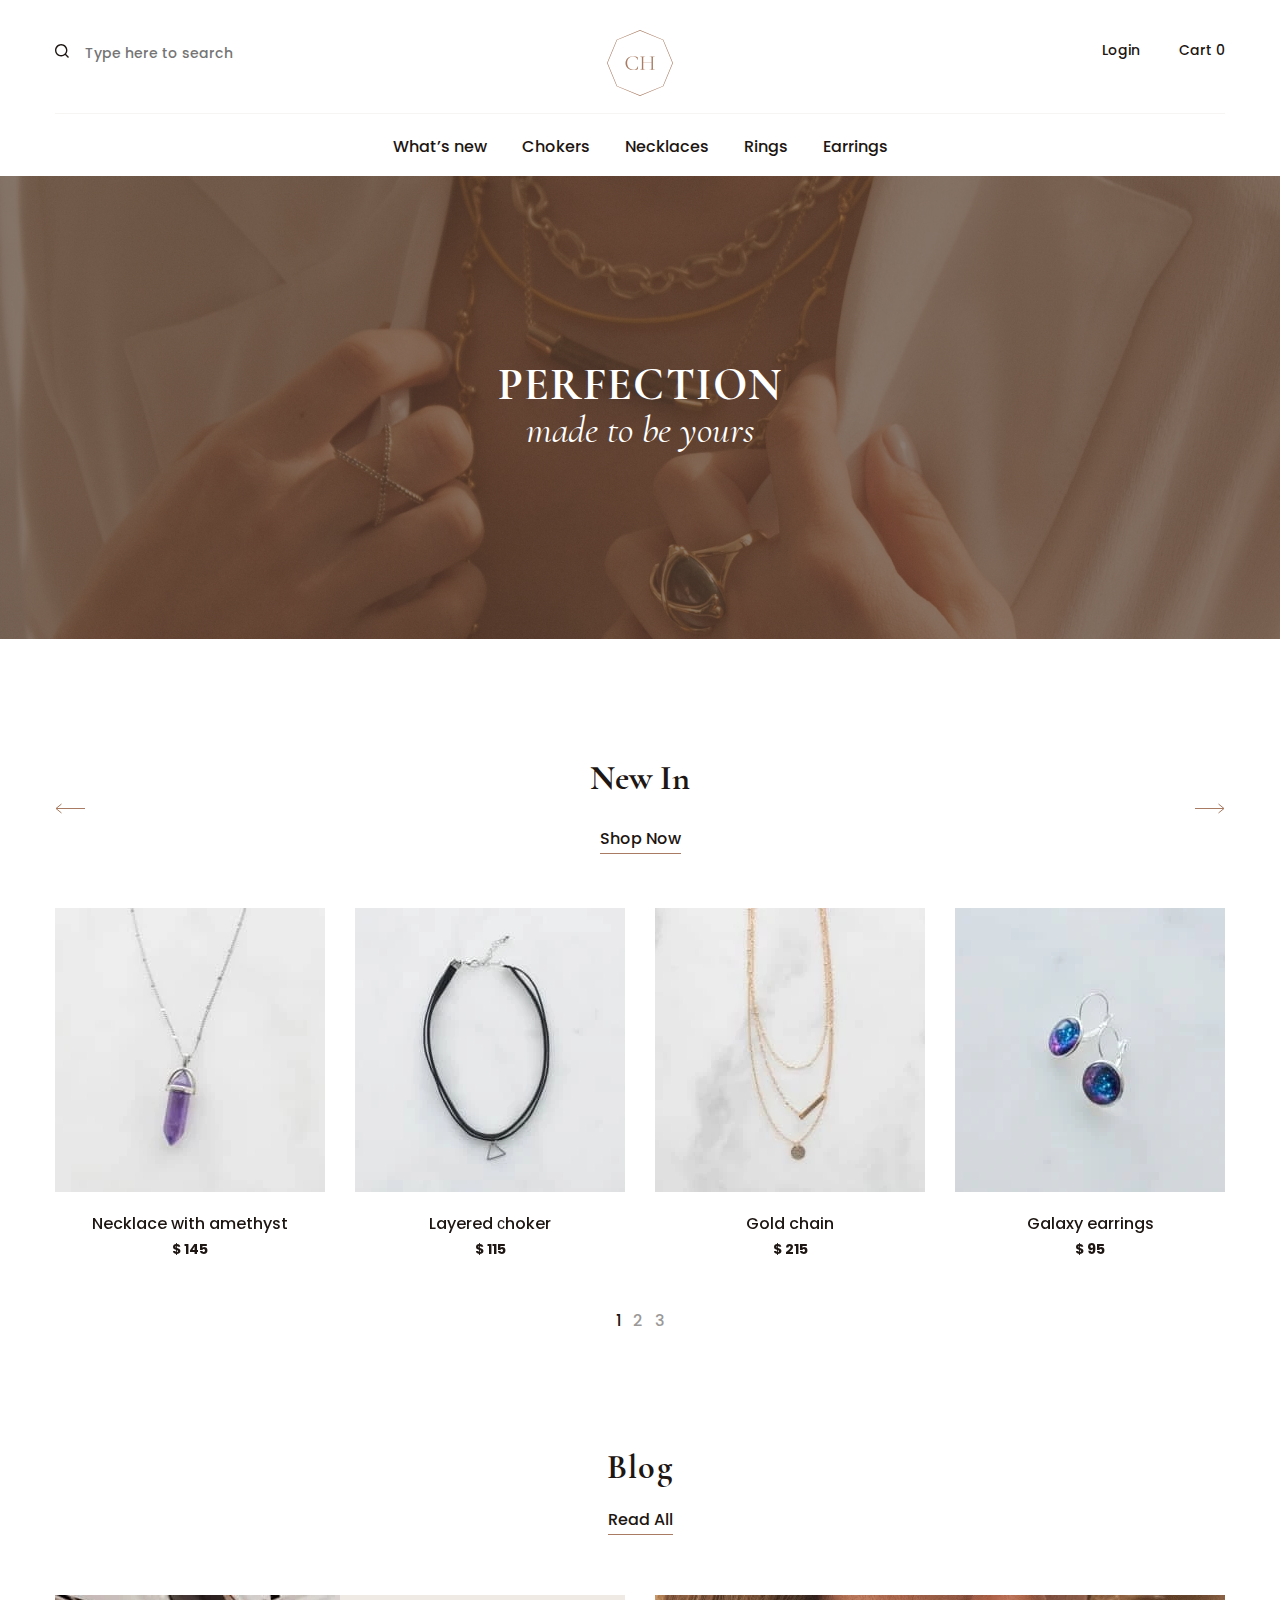
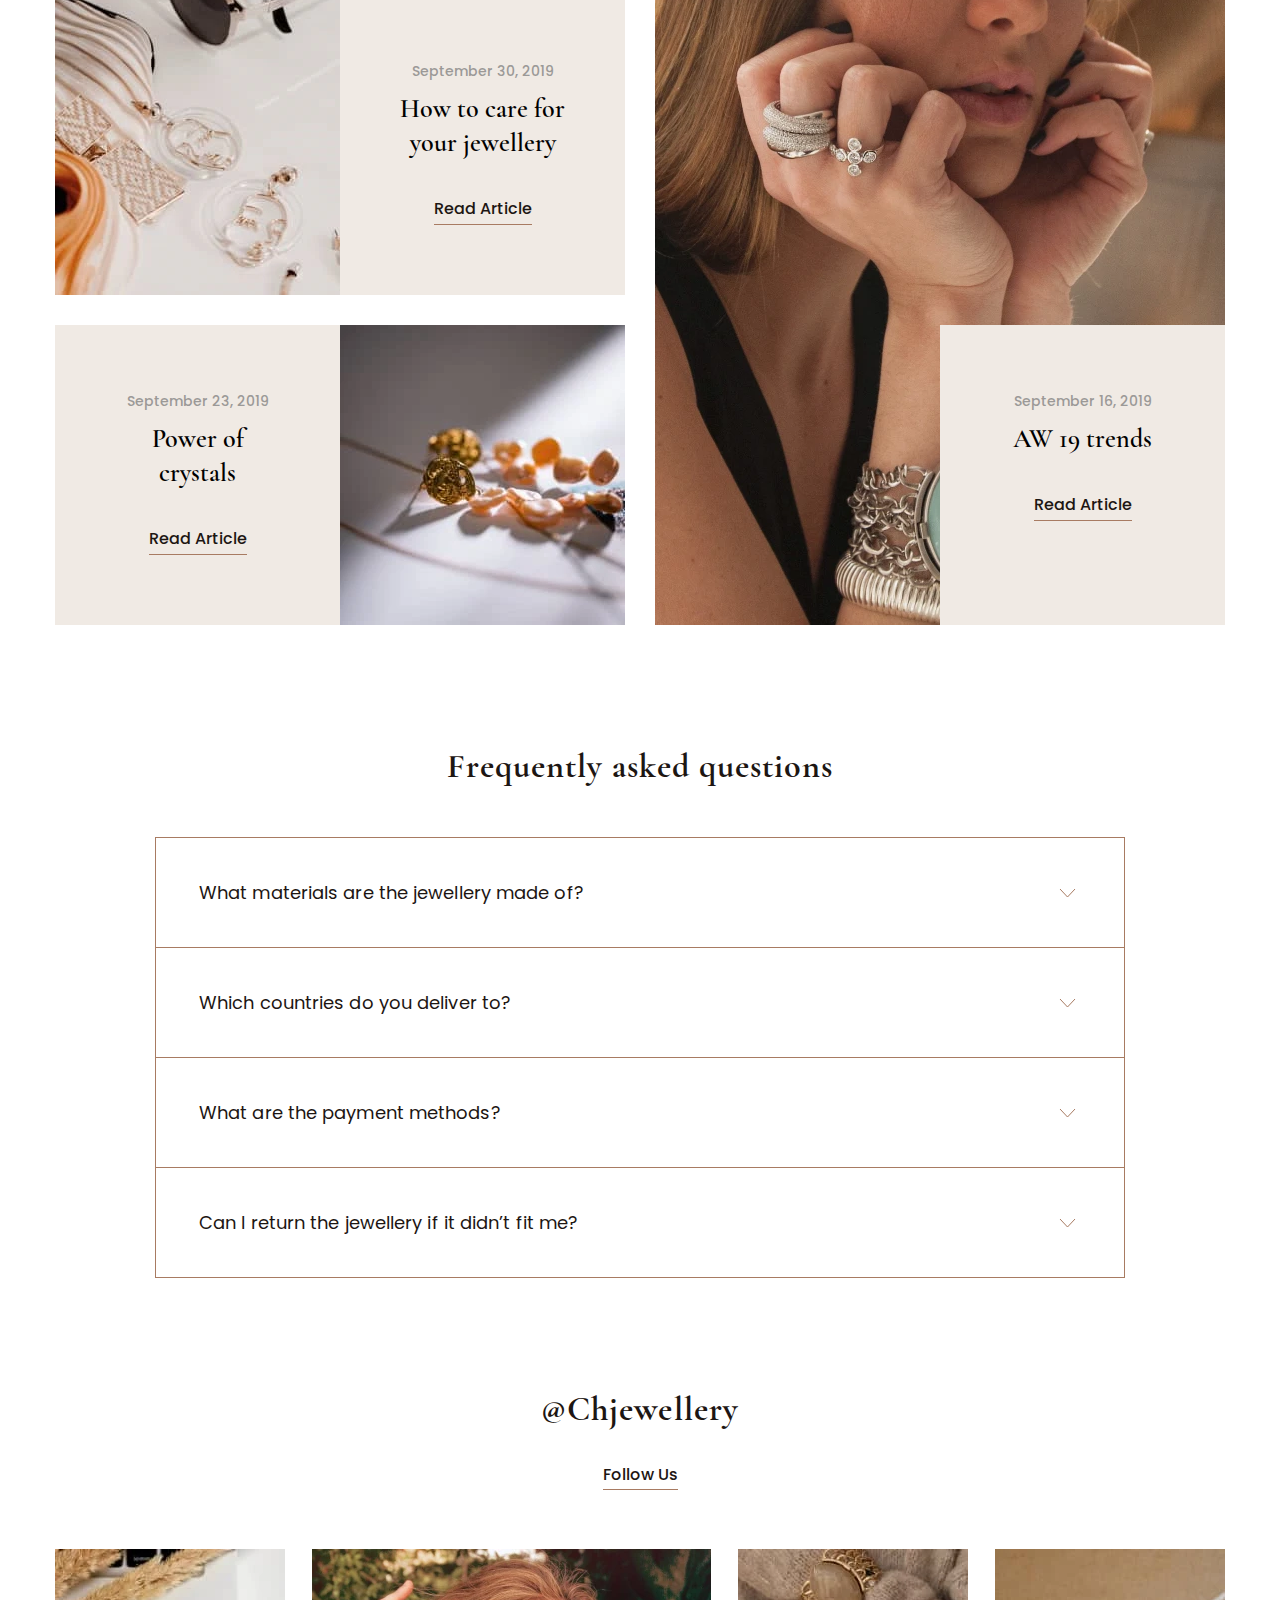
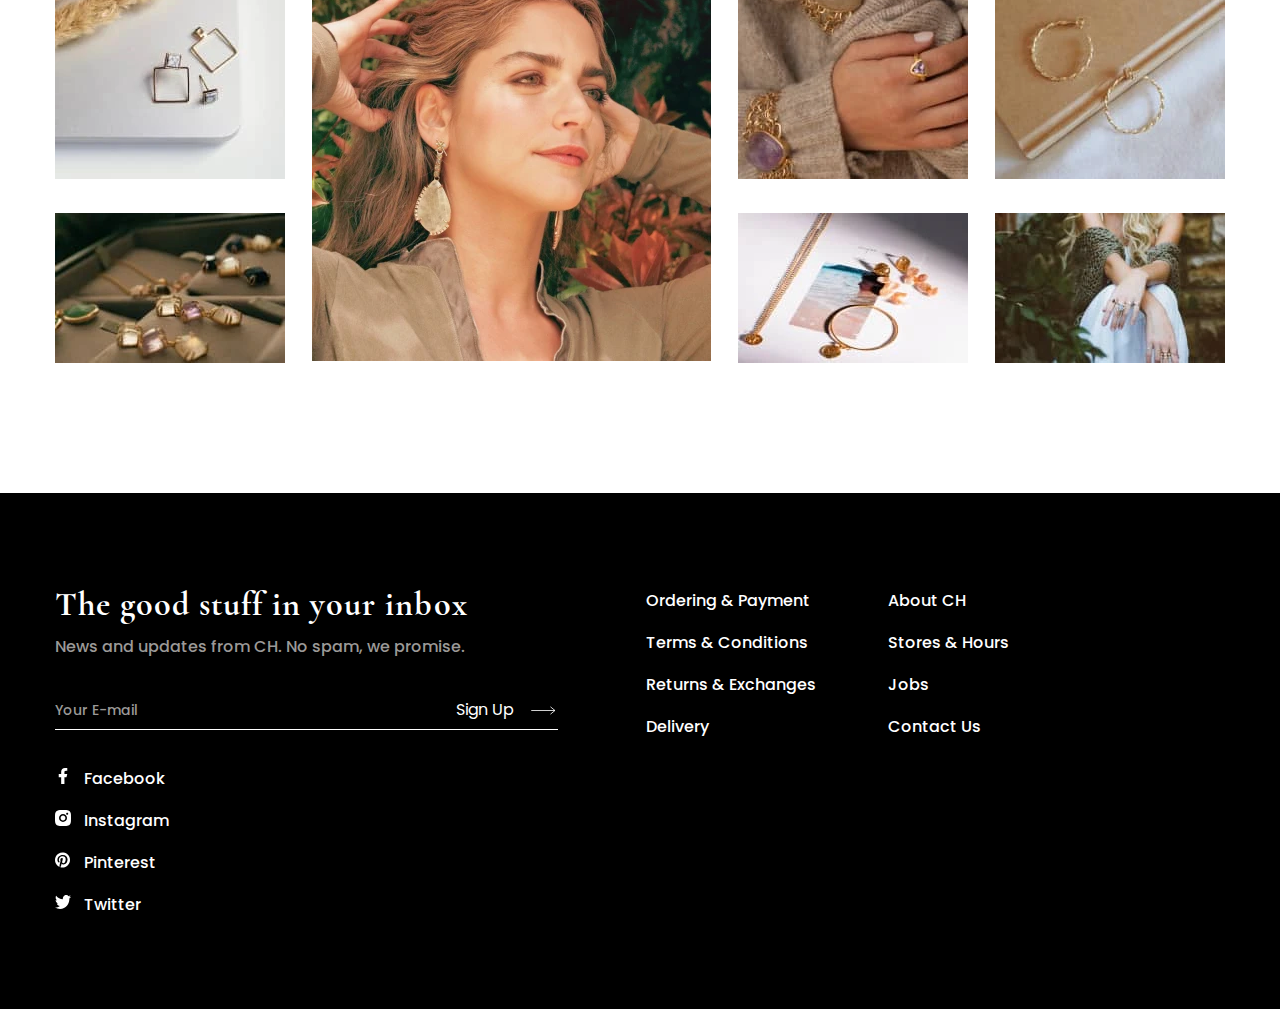
==== jewellery/index.html @ 3038e4e2 "Added jewellery markup" ====
<!DOCTYPE html>
<html lang="en" class="page">

<head>
  <meta charset="UTF-8">
  <meta name="viewport" content="width=device-width, initial-scale=1.0">
  <meta http-equiv="X-UA-Compatible" content="ie=edge">
  <meta name="keywords" content="discover jewellery, fashion jewellery, finest jewellery, jewellery trends, jewellery catalog">
  <meta name="description" content="Discover picks of fashion's finest trends in our jewellery catalog">
  <title>Chjewellery - made to be yours</title>
  <link rel="preload" href="fonts/poppins-400.woff2" as="font" type="font/woff2" crossorigin="">
  <link rel="preload" href="fonts/poppins-500.woff2" as="font" type="font/woff2" crossorigin="">
  <link rel="preload" href="fonts/poppins-700.woff2" as="font" type="font/woff2" crossorigin="">
  <link rel="preload" href="fonts/cormorant-garamond-500-italic.woff2" as="font" type="font/woff2" crossorigin="">
  <link rel="preload" href="fonts/cormorant-garamond-600.woff2" as="font" type="font/woff2" crossorigin="">
  <link rel="preload" href="fonts/cormorant-garamond-700.woff2" as="font" type="font/woff2" crossorigin="">
  <link rel="preload" href="fonts/cormorant-garamond-italic.woff2" as="font" type="font/woff2" crossorigin="">
  <link rel="stylesheet" href="css/style.min.css">
</head>

<body class="page__body">
  <header class="header header--menu-open">
    <div class="container header__container">
      <div class="header__actions">
        <button class="header__open-menu-button button" type="button" aria-label="Toggle menu">
          <svg width="25" height="18">
            <use xlink:href="img/sprite.svg#icon-menu"></use>
          </svg>
        </button>
        <div class="site-search site-search">
          <form action="https://echo.htmlacademy.ru" method="GET">
            <label class="visually-hidden" for="site-search">Search through site content</label>
            <svg width="14" height="14">
              <use xlink:href="img/sprite.svg#icon-search"></use>
            </svg>
            <input type="search" id="site-search" name="search" placeholder="Type here to search">
          </form>
        </div>
        <a class="header__logo">
          <svg width="66" height="66">
            <use xlink:href="img/sprite.svg#logo"></use>
          </svg>
        </a>
        <ul class="user-area">
          <li class="user-area__item user-area__item--log-in user-area__item--menu-open">
            <a class="button button--open-modal" href="login.html" data-modal=".modal--log-in">Login</a>
          </li>
          <li class="user-area__item user-area__bucket">
            <a href="#">
              <svg width="20" height="18">
                <use xlink:href="img/sprite.svg#icon-bag"></use>
              </svg>
              <span>Cart <span>0</span></span>
            </a>
          </li>
        </ul>
      </div>
      <nav class="navigation navigation--menu-open">
        <ul class="navigation__list">
          <li class="navigation__item">
            <a href="#">What’s new</a>
          </li>
          <li class="navigation__item">
            <a href="#">Chokers</a>
          </li>
          <li class="navigation__item">
            <a href="#">Necklaces</a>
          </li>
          <li class="navigation__item">
            <a href="#">Rings</a>
          </li>
          <li class="navigation__item">
            <a href="#">Earrings</a>
          </li>
        </ul>
        <ul class="navigation__list navigation__list--tablet">
          <li class="navigation__item">
            <a href="#">About CH</a>
          </li>
          <li class="navigation__item">
            <a href="#">Stores & Hours</a>
          </li>
          <li class="navigation__item">
            <a href="#">Contact Us</a>
          </li>
        </ul>
      </nav>
    </div>
    <section class="header__intro header__intro--menu-open">
      <div class="container">
        <h1 class="visually-hidden">Ch jewellery store</h1>
        <h2>Perfection</h2>
        <p>made to be yours</p>
      </div>
    </section>
  </header>
  <main>
    <section class="new-arrivals">
      <div class="container new-arrivals__container">
        <div class="slider">
          <h2>New In</h2>
          <a class="page__link" href="catalog.html">Shop Now</a>
          <div class="slider__container swiper-container">
            <ul class="new-arrivals__list slider__wrapper swiper-wrapper">
              <li class="new-arrivals__item slider__slide swiper-slide">
                <a href="#">
                  <div class="new-arrivals__image-container">
                    <picture>
                      <source type="image/webp" srcset="img/products/main/purple-gemstone-necklace.webp 1x, img/products/main/purple-gemstone-necklace@2x.webp 2x">
                      <!-- 1x: 270px, 2x: 540px -->
                      <img src="img/products/main/purple-gemstone-necklace.jpg" srcset="img/products/main/purple-gemstone-necklace@2x.jpg" width="270" height="284" alt="Necklace with amethyst" loading="lazy">
                    </picture>
                  </div>
                  <p>Necklace with amethyst</p>
                  <span>$ 145</span>
                </a>
              </li>
              <li class="new-arrivals__item slider__slide swiper-slide">
                <a href="#">
                  <div class="new-arrivals__image-container">
                    <picture>
                      <source type="image/webp" srcset="img/products/main/layered-choker-necklace.webp 1x, img/products/main/layered-choker-necklace@2x.webp 2x">
                      <!-- 1x: 270px, 2x: 540px -->
                      <img src="img/products/main/layered-choker-necklace.jpg" srcset="img/products/main/layered-choker-necklace@2x.jpg" width="270" height="284" alt="Layered сhoker" loading="lazy">
                    </picture>
                  </div>
                  <p>Layered сhoker</p>
                  <span>$ 115</span>
                </a>
              </li>
              <li class="new-arrivals__item slider__slide swiper-slide">
                <a href="#">
                  <div class="new-arrivals__image-container">
                    <picture>
                      <source type="image/webp" srcset="img/products/main/dainty-gold-necklace.webp 1x, img/products/main/dainty-gold-necklace@2x.webp 2x">
                      <!-- 1x: 270px, 2x: 540px -->
                      <img src="img/products/main/dainty-gold-necklace.jpg" srcset="img/products/main/dainty-gold-necklace@2x.jpg" width="270" height="284" alt="Gold chain" loading="lazy">
                    </picture>
                  </div>
                  <p>Gold chain</p>
                  <span>$ 215</span>
                </a>
              </li>
              <li class="new-arrivals__item slider__slide swiper-slide">
                <a href="#">
                  <div class="new-arrivals__image-container">
                    <picture>
                      <source type="image/webp" srcset="img/products/main/galaxy-earrings.webp 1x, img/products/main/galaxy-earrings@2x.webp 2x">
                      <!-- 1x: 270px, 2x: 540px -->
                      <img src="img/products/main/galaxy-earrings.jpg" srcset="img/products/main/galaxy-earrings@2x.jpg" width="270" height="284" alt="Galaxy earrings" loading="lazy">
                    </picture>
                  </div>
                  <p>Galaxy earrings</p>
                  <span>$ 95</span>
                </a>
              </li>
              <li class="new-arrivals__item slider__slide swiper-slide">
                <a href="#">
                  <div class="new-arrivals__image-container">
                    <picture>
                      <source type="image/webp" srcset="img/products/main/layered-choker-necklace.webp 1x, img/products/main/layered-choker-necklace@2x.webp 2x">
                      <!-- 1x: 270px, 2x: 540px -->
                      <img src="img/products/main/layered-choker-necklace.jpg" srcset="img/products/main/layered-choker-necklace@2x.jpg" width="270" height="284" alt="Layered сhoker" loading="lazy">
                    </picture>
                  </div>
                  <p>Layered сhoker</p>
                  <span>$ 115</span>
                </a>
              </li>
              <li class="new-arrivals__item slider__slide swiper-slide">
                <a href="#">
                  <div class="new-arrivals__image-container">
                    <picture>
                      <source type="image/webp" srcset="img/products/main/purple-gemstone-necklace.webp 1x, img/products/main/purple-gemstone-necklace@2x.webp 2x">
                      <!-- 1x: 270px, 2x: 540px -->
                      <img src="img/products/main/purple-gemstone-necklace.jpg" srcset="img/products/main/purple-gemstone-necklace@2x.jpg" width="270" height="284" alt="Necklace with amethyst" loading="lazy">
                    </picture>
                  </div>
                  <p>Necklace with amethyst</p>
                  <span>$ 145</span>
                </a>
              </li>
              <li class="new-arrivals__item slider__slide swiper-slide">
                <a href="#">
                  <div class="new-arrivals__image-container">
                    <picture>
                      <source type="image/webp" srcset="img/products/main/galaxy-earrings.webp 1x, img/products/main/galaxy-earrings@2x.webp 2x">
                      <!-- 1x: 270px, 2x: 540px -->
                      <img src="img/products/main/galaxy-earrings.jpg" srcset="img/products/main/galaxy-earrings@2x.jpg" width="270" height="284" alt="Galaxy earrings" loading="lazy">
                    </picture>
                  </div>
                  <p>Galaxy earrings</p>
                  <span>$ 95</span>
                </a>
              </li>
              <li class="new-arrivals__item slider__slide swiper-slide">
                <a href="#">
                  <div class="new-arrivals__image-container">
                    <picture>
                      <source type="image/webp" srcset="img/products/main/galaxy-earrings.webp 1x, img/products/main/galaxy-earrings@2x.webp 2x">
                      <!-- 1x: 270px, 2x: 540px -->
                      <img src="img/products/main/galaxy-earrings.jpg" srcset="img/products/main/galaxy-earrings@2x.jpg" width="270" height="284" alt="Galaxy earrings" loading="lazy">
                    </picture>
                  </div>
                  <p>Galaxy earrings</p>
                  <span>$ 95</span>
                </a>
              </li>
              <li class="new-arrivals__item slider__slide swiper-slide">
                <a href="#">
                  <div class="new-arrivals__image-container">
                    <picture>
                      <source type="image/webp" srcset="img/products/main/purple-gemstone-necklace.webp 1x, img/products/main/purple-gemstone-necklace@2x.webp 2x">
                      <!-- 1x: 270px, 2x: 540px -->
                      <img src="img/products/main/purple-gemstone-necklace.jpg" srcset="img/products/main/purple-gemstone-necklace@2x.jpg" width="270" height="284" alt="Necklace with amethyst" loading="lazy">
                    </picture>
                  </div>
                  <p>Necklace with amethyst</p>
                  <span>$ 145</span>
                </a>
              </li>
              <li class="new-arrivals__item slider__slide swiper-slide">
                <a href="#">
                  <div class="new-arrivals__image-container">
                    <picture>
                      <source type="image/webp" srcset="img/products/main/layered-choker-necklace.webp 1x, img/products/main/layered-choker-necklace@2x.webp 2x">
                      <!-- 1x: 270px, 2x: 540px -->
                      <img src="img/products/main/layered-choker-necklace.jpg" srcset="img/products/main/layered-choker-necklace@2x.jpg" width="270" height="284" alt="Layered сhoker" loading="lazy">
                    </picture>
                  </div>
                  <p>Layered сhoker</p>
                  <span>$ 115</span>
                </a>
              </li>
              <li class="new-arrivals__item slider__slide swiper-slide">
                <a href="#">
                  <div class="new-arrivals__image-container">
                    <picture>
                      <source type="image/webp" srcset="img/products/main/dainty-gold-necklace.webp 1x, img/products/main/dainty-gold-necklace@2x.webp 2x">
                      <!-- 1x: 270px, 2x: 540px -->
                      <img src="img/products/main/dainty-gold-necklace.jpg" srcset="img/products/main/dainty-gold-necklace@2x.jpg" width="270" height="284" alt="Gold chain" loading="lazy">
                    </picture>
                  </div>
                  <p>Gold chain</p>
                  <span>$ 215</span>
                </a>
              </li>
              <li class="new-arrivals__item slider__slide swiper-slide">
                <a href="#">
                  <div class="new-arrivals__image-container">
                    <picture>
                      <source type="image/webp" srcset="img/products/main/galaxy-earrings.webp 1x, img/products/main/galaxy-earrings@2x.webp 2x">
                      <!-- 1x: 270px, 2x: 540px -->
                      <img src="img/products/main/galaxy-earrings.jpg" srcset="img/products/main/galaxy-earrings@2x.jpg" width="270" height="284" alt="Galaxy earrings" loading="lazy">
                    </picture>
                  </div>
                  <p>Galaxy earrings</p>
                  <span>$ 95</span>
                </a>
              </li>
            </ul>
            <ul class="pagination swiper-pagination"></ul>
          </div>
          <button class="slider__button slider__button--previous swiper-button-prev button" type="button" aria-label="Previous slide">
            <svg width="30" height="11">
              <use xlink:href="img/sprite.svg#icon-arrow-left"></use>
            </svg>
          </button>
          <button class="slider__button slider__button--next swiper-button-next button" type="button" aria-label="Next slide">
            <svg width="30" height="11">
              <use xlink:href="img/sprite.svg#icon-arrow-right"></use>
            </svg>
          </button>
        </div>
      </div>
    </section>
    <section class="blog">
      <div class="container">
        <h2>Blog</h2>
        <a class="page__link" href="#">Read All</a>
        <ul class="blog__list">
          <li class="blog__item">
            <article class="blog__article">
              <div class="blog__image-container">
                <picture>
                  <source type="image/webp" media="(max-width: 767px)" srcset="img/blog/how-to-care-mobile.webp 1x, img/blog/how-to-care-mobile@2x.webp 2x">
                  <source type="image/webp" media="(max-width: 1023px)" srcset="img/blog/how-to-care-tablet.webp 1x, img/blog/how-to-care-tablet@2x.webp 2x">
                  <source type="image/webp" srcset="img/blog/how-to-care.webp 1x, img/blog/how-to-care@2x.webp 2x">
                  <!-- 1x: 285px, 2x: 570px -->
                  <img src="img/blog/how-to-care.jpg" srcset="img/blog/how-to-care@2x.jpg 2x" alt="How to care for your jewellery" width="285" height="300" loading="lazy">
                </picture>
              </div>
              <div class="blog__info">
                <time datetime="2019-09-30">September 30, 2019</time>
                <h3>How to care for your jewellery</h3>
                <a class="page__link" href="#">Read Article</a>
              </div>
            </article>
          </li>
          <li class="blog__item">
            <article class="blog__article">
              <div class="blog__image-container">
                <picture>
                  <source type="image/webp" media="(max-width: 767px)" srcset="img/blog/power-of-crystals-mobile.webp 1x, img/blog/power-of-crystals-mobile@2x.webp 2x">
                  <source type="image/webp" media="(max-width: 1023px)" srcset="img/blog/power-of-crystals-tablet.webp 1x, img/blog/power-of-crystals-tablet@2x.webp 2x">
                  <source type="image/webp" srcset="img/blog/power-of-crystals.webp 1x, img/blog/power-of-crystals@2x.webp 2x">
                  <!-- 1x: 285px, 2x: 570px -->
                  <img src="img/blog/power-of-crystals.jpg" srcset="img/blog/power-of-crystals@2x.jpg 2x" alt="Power of crystals" width="285" height="300" loading="lazy">
                </picture>
              </div>
              <div class="blog__info blog__info--reversed">
                <time datetime="2019-09-23">September 23, 2019</time>
                <h3>Power of crystals</h3>
                <a class="page__link" href="#">Read Article</a>
              </div>
            </article>
          </li>
          <li class="blog__item blog__item--big">
            <article class="blog__article blog__article--big">
              <div class="blog__image-container blog__image-container--big">
                <picture>
                  <source type="image/webp" media="(max-width: 767px)" srcset="img/blog/aw-trends-mobile.webp 1x, img/blog/aw-trends-mobile@2x.webp 2x">
                  <source type="image/webp" media="(max-width: 1023px)" srcset="img/blog/aw-trends-tablet.webp 1x, img/blog/aw-trends-tablet@2x.webp 2x">
                  <source type="image/webp" srcset="img/blog/aw-trends.webp 1x, img/blog/aw-trends@2x.webp 2x">
                  <!-- 1x: 570px, 2x: 1140px -->
                  <img src="img/blog/aw-trends.jpg" srcset="img/blog/aw-trends@2x.jpg 2x" alt="AW 19 trends" width="285" height="300" loading="lazy">
                </picture>
              </div>
              <div class="blog__info blog__info--big">
                <time datetime="2019-09-23">September 16, 2019</time>
                <h3>AW 19 trends</h3>
                <a class="page__link" href="#">Read Article</a>
              </div>
            </article>
          </li>
        </ul>
      </div>
    </section>
    <section class="faq">
      <div class="container faq__container">
        <h2>Frequently asked questions</h2>
        <ul class="faq__list accordion">
          <li class="faq__item accordion__item accordion__item--open">
            <h3>
              <button class="accordion__button accordion__button--no-js button" type="button">
                What materials are the&nbsp;jewellery made of?
              </button>
            </h3>
            <div class="accordion__body">
              <p>
                Our jewellerry is made of solid gold, silver or leather. Also, some jewellery contains precious and
                semiprecious stones and crystals.
              </p>
            </div>
          </li>
          <li class="faq__item accordion__item accordion__item--open">
            <h3>
              <button class="accordion__button accordion__button--no-js button" type="button">
                Which countries do&nbsp;you&nbsp;deliver to?
              </button>
            </h3>
            <div class="accordion__body">
              <p>
                Our jewellerry is made of solid gold, silver or leather. Also, some jewellery contains precious and
                semiprecious stones and crystals.
              </p>
            </div>
          </li>
          <li class="faq__item accordion__item accordion__item--open">
            <h3>
              <button class="accordion__button accordion__button--no-js button" type="button">
                What are the payment&nbsp;methods?
              </button>
            </h3>
            <div class="accordion__body">
              <p>
                Our jewellerry is made of solid gold, silver or leather. Also, some jewellery contains precious and
                semiprecious stones and crystals.
              </p>
            </div>
          </li>
          <li class="faq__item accordion__item accordion__item--open">
            <h3>
              <button class="accordion__button accordion__button--no-js button" type="button">
                Can I return the jewellery&nbsp;if it didn’t fit me?
              </button>
            </h3>
            <div class="accordion__body">
              <p>
                Our jewellerry is made of solid gold, silver or leather. Also, some jewellery contains precious and
                semiprecious stones and crystals.
              </p>
            </div>
          </li>
        </ul>
      </div>
    </section>
    <section class="instagram-posts">
      <div class="container">
        <h2>@Chjewellery</h2>
        <a class="page__link" href="#">Follow Us</a>
        <ul class="instagram-posts__list">
          <li class="instagram-posts__item">
            <a href="#">
              <div class="instagram-posts__image-container">
                <picture>
                  <source type="image/webp" media="(max-width: 767px)" srcset="img/instagram-posts/post-1-mobile.webp 1x, img/instagram-posts/post-1-mobile@2x.webp 2x">
                  <source type="image/webp" media="(max-width: 1023px)" srcset="img/instagram-posts/post-1-tablet.webp 1x, img/instagram-posts/post-1-tablet@2x.webp 2x">
                  <source type="image/webp" srcset="img/instagram-posts/post-1.webp 1x, img/instagram-posts/post-1@2x.webp 2x">
                  <!-- 1x: 230px, 2x: 460px -->
                  <img src="img/instagram-posts/post-1.jpg" srcset="img/instagram-posts/post-1@2x.jpg 2x" width="230" height="230" alt="Instagram post" loading="lazy">
                </picture>
              </div>
            </a>
          </li>
          <li class="instagram-posts__item instagram-posts__item--big">
            <a href="#">
              <div class="instagram-posts__image-container instagram-posts__image-container--big">
                <picture>
                  <source type="image/webp" media="(max-width: 767px)" srcset="img/instagram-posts/post-3-mobile.webp 1x, img/instagram-posts/post-3-mobile@2x.webp 2x">
                  <source type="image/webp" media="(max-width: 1023px)" srcset="img/instagram-posts/post-3-tablet.webp 1x, img/instagram-posts/post-3-tablet@2x.webp 2x">
                  <source type="image/webp" srcset="img/instagram-posts/post-3.webp 1x, img/instagram-posts/post-3@2x.webp 2x">
                  <!-- 1x: 399px, 2x: 798px -->
                  <img src="img/instagram-posts/post-3.jpg" srcset="img/instagram-posts/post-3@2x.jpg 2x" width="399" height="412" alt="Instagram post" loading="lazy">
                </picture>
              </div>
            </a>
          </li>
          <li class="instagram-posts__item instagram-posts__item--hide-on-mobile">
            <a href="#">
              <div class="instagram-posts__image-container">
                <picture>
                  <source type="image/webp" media="(max-width: 1023px)" srcset="img/instagram-posts/post-4-tablet.webp 1x, img/instagram-posts/post-4-tablet@2x.webp 2x">
                  <source type="image/webp" srcset="img/instagram-posts/post-4.webp 1x, img/instagram-posts/post-4@2x.webp 2x">
                  <!-- 1x: 230px, 2x: 460px -->
                  <img src="img/instagram-posts/post-4.jpg" srcset="img/instagram-posts/post-4@2x.jpg 2x" width="230" height="230" alt="Instagram post" loading="lazy">
                </picture>
              </div>
            </a>
          </li>
          <li class="instagram-posts__item instagram-posts__item--hide-on-mobile">
            <a href="#">
              <div class="instagram-posts__image-container">
                <picture>
                  <source type="image/webp" media="(max-width: 1023px)" srcset="img/instagram-posts/post-6-tablet.webp 1x, img/instagram-posts/post-6-tablet@2x.webp 2x">
                  <source type="image/webp" srcset="img/instagram-posts/post-6.webp 1x, img/instagram-posts/post-6@2x.webp 2x">
                  <!-- 1x: 230px, 2x: 460px -->
                  <img src="img/instagram-posts/post-6.jpg" srcset="img/instagram-posts/post-6@2x.jpg 2x" width="230" height="230" alt="Instagram post" loading="lazy">
                </picture>
              </div>
            </a>
          </li>
          <li class="instagram-posts__item">
            <a href="#">
              <div class="instagram-posts__image-container">
                <picture>
                  <source type="image/webp" media="(max-width: 767px)" srcset="img/instagram-posts/post-2-mobile.webp 1x, img/instagram-posts/post-2-mobile@2x.webp 2x">
                  <source type="image/webp" media="(max-width: 1023px)" srcset="img/instagram-posts/post-2-tablet.webp 1x, img/instagram-posts/post-2-tablet@2x.webp 2x">
                  <source type="image/webp" srcset="img/instagram-posts/post-2.webp 1x, img/instagram-posts/post-2@2x.webp 2x">
                  <!-- 1x: 230px, 2x: 460px -->
                  <img src="img/instagram-posts/post-2.jpg" srcset="img/instagram-posts/post-2@2x.jpg 2x" width="230" height="150" alt="Instagram post" loading="lazy">
                </picture>
              </div>
            </a>
          </li>
          <li class="instagram-posts__item">
            <a href="#">
              <div class="instagram-posts__image-container">
                <picture>
                  <source type="image/webp" media="(max-width: 767px)" srcset="img/instagram-posts/post-5-mobile.webp 1x, img/instagram-posts/post-5-mobile@2x.webp 2x">
                  <source type="image/webp" media="(max-width: 1023px)" srcset="img/instagram-posts/post-5-tablet.webp 1x, img/instagram-posts/post-5-tablet@2x.webp 2x">
                  <source type="image/webp" srcset="img/instagram-posts/post-5.webp 1x, img/instagram-posts/post-5@2x.webp 2x">
                  <!-- 1x: 230px, 2x: 460px -->
                  <img src="img/instagram-posts/post-5.jpg" srcset="img/instagram-posts/post-5@2x.jpg 2x" width="230" height="150" alt="Instagram post" loading="lazy">
                </picture>
              </div>
            </a>
          </li>
          <li class="instagram-posts__item">
            <a href="#">
              <div class="instagram-posts__image-container">
                <picture>
                  <source type="image/webp" media="(max-width: 767px)" srcset="img/instagram-posts/post-7-mobile.webp 1x, img/instagram-posts/post-7-mobile@2x.webp 2x">
                  <source type="image/webp" media="(max-width: 1023px)" srcset="img/instagram-posts/post-7-tablet.webp 1x, img/instagram-posts/post-7-tablet@2x.webp 2x">
                  <source type="image/webp" srcset="img/instagram-posts/post-7.webp 1x, img/instagram-posts/post-7@2x.webp 2x">
                  <!-- 1x: 230px, 2x: 460px -->
                  <img src="img/instagram-posts/post-7.jpg" srcset="img/instagram-posts/post-7@2x.jpg 2x" width="230" height="150" alt="Instagram post" loading="lazy">
                </picture>
              </div>
            </a>
          </li>
        </ul>
      </div>
    </section>
  </main>
  <footer class="footer">
    <div class="container footer__container">
      <section class="subscribe">
        <h2>The good stuff in your inbox</h2>
        <p>News and updates from CH. No spam, we promise.</p>
        <form action="https://echo.htmlacademy.ru" method="POST">
          <div class="subscribe__input-container">
            <label class="visually-hidden" for="subscribe-email">Subscribe to our news letter</label>
            <input type="email" id="subscribe-email" placeholder="Your E-mail" required="">
            <button class="button" type="submit">
              Sign Up
              <svg width="30" height="11">
                <use xlink:href="img/sprite.svg#icon-arrow-right"></use>
              </svg>
            </button>
          </div>
        </form>
      </section>
      <ul class="footer__actions">
        <li class="footer__item">
          <a href="#">Ordering & Payment</a>
        </li>
        <li class="footer__item">
          <a href="#">Terms & Conditions</a>
        </li>
        <li class="footer__item">
          <a href="#">Returns & Exchanges</a>
        </li>
        <li class="footer__item">
          <a href="#">Delivery</a>
        </li>
        <li class="footer__item">
          <a href="#">About CH</a>
        </li>
        <li class="footer__item">
          <a href="#">Stores & Hours</a>
        </li>
        <li class="footer__item">
          <a href="#">Jobs</a>
        </li>
        <li class="footer__item">
          <a href="#">Contact Us</a>
        </li>
      </ul>
      <ul class="social">
        <li class="social__item">
          <a href="#" title="Facebook">
            <svg width="8" height="15">
              <use xlink:href="img/sprite.svg#icon-facebook"></use>
            </svg>
            <span>Facebook</span>
          </a>
        </li>
        <li class="social__item">
          <a href="#" title="Instagram">
            <svg width="15" height="15">
              <use xlink:href="img/sprite.svg#icon-instagram"></use>
            </svg>
            <span>Instagram</span>
          </a>
        </li>
        <li class="social__item">
          <a href="#" title="Pinterest">
            <svg width="16" height="15">
              <use xlink:href="img/sprite.svg#icon-pinterest"></use>
            </svg>
            <span>Pinterest</span>
          </a>
        </li>
        <li class="social__item">
          <a href="#" title="Twitter">
            <svg width="15" height="13">
              <use xlink:href="img/sprite.svg#icon-twitter"></use>
            </svg>
            <span>Twitter</span>
          </a>
        </li>
      </ul>
    </div>
  </footer>

  <div class="modal modal--log-in">
    <div class="modal__content">
      <button class="button button--close-modal" type="button">
        <span class="visually-hidden">Close modal window</span>
      </button>
      <div class="modal__log-in">
        <h2>Log In</h2>
        <form action="https://echo.htmlacademy.ru" method="POST">
          <div class="modal__input-container">
            <label class="visually-hidden" for="modal-email">Email</label>
            <input id="modal-email" type="email" name="email" placeholder="Your E-mail" pattern="[a-z0-9._%+-]+@[a-z0-9.-]+\.[a-z]{2,4}$" required="">
          </div>
          <div class="modal__input-container modal__input-container--pasword">
            <label class="visually-hidden" for="modal-password">Password</label>
            <input type="password" id="modal-password" name="password" placeholder="Password" minlength="8" required="">
            <p><a href="#">Forgot your password?</a></p>
          </div>
          <div class="modal__input-container">
            <button class="modal__submit-button button" type="submit">Log In</button>
            <p>Don’t have an account? <a href="#">Sign up</a></p>
          </div>
        </form>
      </div>
    </div>
  </div>

  <script src="js/vendor.js"></script>
  <script src="js/main.js"></script>
</body>

</html>
---- jewellery/css/style.min.css ----
@-webkit-keyframes slideIn{0%{-webkit-transform:translate(-500%,-50%);transform:translate(-500%,-50%)}70%{-webkit-transform:translate(-40%,-50%);transform:translate(-40%,-50%)}to{-webkit-transform:translate(-50%,-50%);transform:translate(-50%,-50%)}}@keyframes slideIn{0%{-webkit-transform:translate(-500%,-50%);transform:translate(-500%,-50%)}70%{-webkit-transform:translate(-40%,-50%);transform:translate(-40%,-50%)}to{-webkit-transform:translate(-50%,-50%);transform:translate(-50%,-50%)}}@-webkit-keyframes fadeIn{0%{opacity:0}to{opacity:1}}@keyframes fadeIn{0%{opacity:0}to{opacity:1}}@font-face{font-family:"Cormorant Garamond";font-weight:600;font-style:normal;font-display:swap;src:local("Cormorant Garamond SemiBold"),local("CormorantGaramond-SemiBold"),url(../fonts/cormorant-garamond-600.woff2) format("woff2"),url(../fonts/cormorant-garamond-600.woff) format("woff")}@font-face{font-family:"Poppins";font-weight:700;font-style:normal;font-display:swap;src:local("Poppins Bold"),local("Poppins-Bold"),url(../fonts/poppins-700.woff2) format("woff2"),url(../fonts/poppins-700.woff) format("woff")}@font-face{font-family:"Cormorant Garamond";font-weight:700;font-style:normal;font-display:swap;src:local("Cormorant Garamond Bold"),local("CormorantGaramond-Bold"),url(../fonts/cormorant-garamond-700.woff2) format("woff2"),url(../fonts/cormorant-garamond-700.woff) format("woff")}@font-face{font-family:"Cormorant Garamond";font-weight:500;font-style:italic;font-display:swap;src:local("Cormorant Garamond Medium Italic"),local("CormorantGaramond-MediumItalic"),url(../fonts/cormorant-garamond-500-italic.woff2) format("woff2"),url(../fonts/cormorant-garamond-500-italic.woff) format("woff")}@font-face{font-family:"Poppins";font-weight:500;font-style:normal;font-display:swap;src:local("Poppins Medium"),local("Poppins-Medium"),url(../fonts/poppins-500.woff2) format("woff2"),url(../fonts/poppins-500.woff) format("woff")}@font-face{font-family:"Cormorant Garamond";font-weight:400;font-style:italic;font-display:swap;src:local("Cormorant Garamond Italic"),local("CormorantGaramond-Italic"),url(../fonts/cormorant-garamond-italic.woff2) format("woff2"),url(../fonts/cormorant-garamond-italic.woff) format("woff")}@font-face{font-family:"Poppins";font-weight:400;font-style:normal;font-display:swap;src:local("Poppins Regular"),local("Poppins-Regular"),url(../fonts/poppins-400.woff2) format("woff2"),url(../fonts/poppins-400.woff) format("woff")}.container{max-width:1170px;padding:0 20px;margin:0 auto}@media (max-width:1023px){.container{padding:0 45px}}@media (max-width:767px){.container{padding:0 15px}}.visually-hidden{position:absolute;clip:rect(0,0,0,0);width:1px;height:1px;margin:-1px;font-size:5px}.page{height:100%;font-family:"Poppins","Arial",sans-serif;font-size:16px;font-weight:500;color:#1d1613;overflow-x:hidden}.page__body{display:-webkit-box;display:-ms-flexbox;display:flex;-webkit-box-orient:vertical;-webkit-box-direction:normal;-ms-flex-direction:column;flex-direction:column;min-height:100vh;-ms-flex-line-pack:start;align-content:flex-start;margin:0;padding:0}.header__intro h2,.page__body h2{font-style:normal;font-weight:700;letter-spacing:.03em}.page__body h2{font-family:"Cormorant Garamond","Arial",sans-serif;line-height:44px;text-align:center;margin-bottom:22px;font-size:34px;color:#1d1613}.page__body a,.site-search input{-webkit-transition:all ease-in-out .2s;transition:all ease-in-out .2s}.page__body a{text-decoration:none;color:inherit}.page__body img{width:100%;height:auto;-o-object-fit:cover;object-fit:cover;vertical-align:bottom}.page__link{position:relative}.page__link:hover{color:#a87b62}.page__link:active{opacity:.4}.page__link::after{position:absolute;content:"";left:0;bottom:-4px;width:100%;height:1px;background-color:#a87b62}.page--disabled{overflow:hidden}.button{font-family:"Poppins","Arial",sans-serif;padding:0;font-size:inherit;color:inherit;background:0 0;border:0;text-align:center;cursor:pointer;-webkit-transition:color ease-in-out .2s;transition:color ease-in-out .2s}.button:hover{opacity:.9}.button:active{opacity:.4}.button--close-modal{position:absolute;width:35px;height:35px;top:10px;right:10px;border:0;background-color:transparent;background-image:url(../img/icons/icon-close-modal.svg);background-repeat:no-repeat;background-position:center;cursor:pointer}.button--close-modal:hover{opacity:.7}.button--close-modal:active{opacity:.4}@media (max-width:1023px){.button--close-modal{top:13px;right:13px;background-size:20px}}@media (max-width:767px){.button--close-modal{top:3px;right:5px}}.button--big{width:100%;text-align:center;padding:21px 0}.button--submit{margin-bottom:25px;background-color:#a87b62;color:#fff}.button--submit:hover{background-color:#fff;-webkit-box-shadow:0 0 0 1px #a87b62;box-shadow:0 0 0 1px #a87b62;color:#a87b62}.button--clear,.button--submit{border:1px solid #a87b62}.button--clear:hover{background-color:#a87b62;color:#fff}.header{padding:30px 0 90px}@media (max-width:1023px){.header{padding:30px 0 41px}}@media (max-width:767px){.header{padding:20px 0 31px}}.header--inner{padding:30px 0 60px}@media (max-width:1023px){.header--inner{padding:30px 0}}@media (max-width:767px){.header--inner{padding:20px 0 0}}@media (max-width:1023px){.header--menu-open{padding:30px 0 55px;background-color:#a87b62;color:#fff;-webkit-animation:fadeIn ease-out .4s;animation:fadeIn ease-out .4s}}@media (max-width:767px){.header--menu-open{padding:20px 0 55px}}.header__container{position:relative}.header__actions{display:-webkit-box;display:-ms-flexbox;display:flex;-ms-flex-wrap:wrap;flex-wrap:wrap;-webkit-box-pack:justify;-ms-flex-pack:justify;justify-content:space-between;-webkit-box-align:start;-ms-flex-align:start;align-items:flex-start;padding:0 0 10px;margin-bottom:20px;border-bottom:1px solid #f6f5f4}@media (max-width:1023px){.header__actions{border:0;margin-bottom:13px}}@media (max-width:767px){.header__actions{margin-bottom:3px}.header__logo svg{width:52px;height:52px}}.header__intro{display:-webkit-box;display:-ms-flexbox;display:flex;-webkit-box-orient:vertical;-webkit-box-direction:normal;-ms-flex-direction:column;flex-direction:column;-ms-flex-wrap:wrap;flex-wrap:wrap;-webkit-box-pack:center;-ms-flex-pack:center;justify-content:center;-webkit-box-align:center;-ms-flex-align:center;align-items:center;min-height:463px;font-family:"Cormorant Garamond","Arial",sans-serif;text-align:center;color:#fff;background-color:#a87b62;background-image:url(../img/backgrounds/bg-main-intro.jpg);background-repeat:no-repeat;background-size:cover;background-position:center}.header__intro h2{font-size:45px;text-transform:uppercase;margin:0;color:#fff}@media (max-width:767px){.header__intro h2{font-size:38px}}.header__intro p{font-style:italic;font-weight:400;font-size:38px;margin:0}@media (max-width:767px){.header__intro p{font-size:34px}}@media (-webkit-min-device-pixel-ratio:1.5),(min-resolution:1.5dppx){.header__intro{background-image:url(../img/backgrounds/bg-main-intro@2x.jpg)}}@media (max-width:1023px){.header__intro{background-image:url(../img/backgrounds/bg-main-intro-tablet.jpg)}}@media (max-width:1023px) and (-webkit-min-device-pixel-ratio:1.5),(max-width:1023px) and (min-resolution:1.5dppx){.header__intro{background-image:url(../img/backgrounds/bg-main-intro-tablet@2x.jpg)}}@media (max-width:767px){.header__intro{background-image:url(../img/backgrounds/bg-main-intro-mobile.jpg)}}@media (max-width:767px) and (-webkit-min-device-pixel-ratio:1.5),(max-width:767px) and (min-resolution:1.5dppx){.header__intro{background-image:url(../img/backgrounds/bg-main-intro-mobile@2x.jpg)}}.header__intro--inner{min-height:261px;background-image:url(../img/backgrounds/bg-catalog-intro.jpg)}.header__intro--inner h2{font-size:34px;line-height:44px;letter-spacing:-.003em}.header__intro--inner p{font-weight:500;font-size:22px;line-height:29px}@media (-webkit-min-device-pixel-ratio:1.5),(min-resolution:1.5dppx){.header__intro--inner{background-image:url(../img/backgrounds/bg-catalog-intro@2x.jpg)}}@media (max-width:1023px){.header__intro--inner{background-image:url(../img/backgrounds/bg-catalog-intro-tablet.jpg)}}@media (max-width:1023px) and (-webkit-min-device-pixel-ratio:1.5),(max-width:1023px) and (min-resolution:1.5dppx){.header__intro--inner{background-image:url(../img/backgrounds/bg-catalog-intro-tablet@2x.jpg)}}@media (max-width:767px){.header__intro--inner{background-image:url(../img/backgrounds/bg-catalog-intro-mobile.jpg)}}@media (max-width:767px) and (-webkit-min-device-pixel-ratio:1.5),(max-width:767px) and (min-resolution:1.5dppx){.header__intro--inner{background-image:url(../img/backgrounds/bg-catalog-intro-mobile@2x.jpg)}}@media (max-width:1023px){.header__intro--menu-open{display:none}}.header__open-menu-button{display:none}.header__open-menu-button:hover,.user-area__item a:hover{opacity:.7}@media (max-width:1023px){.header__open-menu-button{display:initial;margin:24px 0 0}}@media (max-width:767px){.header__open-menu-button{margin:17px 0 0}}.site-search{position:relative;-ms-flex-preferred-size:30%;flex-basis:30%;margin:10px 0 0}.site-search svg{margin-right:10px}@media (max-width:1023px){.site-search svg{position:absolute;top:12px;left:13px;width:16px;height:16px}}.site-search input{font-family:"Poppins","Arial",sans-serif;font-weight:500;font-size:14px;line-height:21px;color:#1d1613;background:0 0;border:0}.site-search input:hover{-webkit-box-shadow:0 0 0 1px #a87b62;box-shadow:0 0 0 1px #a87b62}@media (max-width:1023px){.site-search input:hover{-webkit-box-shadow:0 0 0 1px #fff;box-shadow:0 0 0 1px #fff}.site-search input::-webkit-input-placeholder{color:transparent}.site-search input::-moz-placeholder{color:transparent}.site-search input:-ms-input-placeholder,.site-search input::-ms-input-placeholder{color:transparent}.site-search input::placeholder{color:transparent}.site-search input{width:100%;padding:9px 35px;border-radius:21px;color:#fff;background-color:rgba(255,255,255,.15)}.site-search{display:none;-ms-flex-preferred-size:100%;flex-basis:100%;-webkit-box-ordinal-group:2;-ms-flex-order:1;order:1;margin:33px 0 0}}@media (max-width:767px){.site-search{margin:23px 0 0}}.site-search--menu-open{display:block}.user-area{list-style:none;padding:0;display:-webkit-box;display:-ms-flexbox;display:flex;-ms-flex-wrap:wrap;flex-wrap:wrap;-ms-flex-preferred-size:30%;flex-basis:30%;-webkit-box-pack:end;-ms-flex-pack:end;justify-content:flex-end;margin:10px 0 0;font-size:14px;line-height:21px}@media (max-width:1023px){.user-area{-ms-flex-preferred-size:3.8%;flex-basis:3.8%;margin:24px 0 0}}@media (max-width:767px){.user-area{margin:17px 0 0}}.user-area__item{margin-right:39px}.user-area__item svg{display:none}@media (max-width:1023px){.user-area__item svg{display:initial}.user-area__item span{display:none}}.user-area__item:last-child{margin-right:0}@media (max-width:1023px){.user-area__item--log-in{display:none}.user-area__item--menu-open{display:block;position:absolute;bottom:-27px;left:45px;font-size:18px;line-height:23px}}@media (max-width:767px){.user-area__item--menu-open{left:15px}}.navigation{margin-bottom:17px}@media (max-width:1023px){.navigation{display:none}}.navigation__list{list-style:none;padding:0;margin:0;display:-webkit-box;display:-ms-flexbox;display:flex;-ms-flex-wrap:wrap;flex-wrap:wrap;-webkit-box-pack:center;-ms-flex-pack:center;justify-content:center;-webkit-box-align:center;-ms-flex-align:center;align-items:center}@media (max-width:1023px){.navigation__list{-webkit-box-orient:vertical;-webkit-box-direction:normal;-ms-flex-direction:column;flex-direction:column;-webkit-box-align:start;-ms-flex-align:start;align-items:flex-start;font-size:24px;line-height:36px;margin-bottom:40px}}@media (max-width:767px){.navigation__list{margin-bottom:30px}}.navigation__list--tablet{display:none;font-size:18px;line-height:23px;color:rgba(255,255,255,.75)}@media (max-width:1023px){.navigation__list--tablet{display:-webkit-box;display:-ms-flexbox;display:flex}}.navigation__item{margin-right:35px}.navigation__item:last-child{margin:0}.navigation__item a:hover{color:#a87b62}@media (max-width:1023px){.navigation__item a:hover{color:#fff;text-decoration:underline}}.navigation__item a:active{opacity:.4}@media (max-width:1023px){.navigation__item{margin-bottom:21px}.navigation--menu-open{display:-webkit-box;display:-ms-flexbox;display:flex;-webkit-box-orient:vertical;-webkit-box-direction:normal;-ms-flex-direction:column;flex-direction:column;padding:22px 0 0}}.slider{position:relative}.slider__container{width:100%;margin:0 auto;padding:0;overflow:hidden;z-index:1}@media (max-width:1023px){.slider__container--thumbs{grid-row:2}}.slider__container--slides{position:relative}.slider__wrapper{list-style:none;padding:0;margin:0;display:-webkit-box;display:-ms-flexbox;display:flex;width:100%}.slider__slide{width:calc((100% - 90px)/4);margin-right:30px;-ms-flex-negative:0;flex-shrink:0}.slider__slide:nth-child(4n){margin-right:0}.slider__button{position:absolute;top:39px;cursor:pointer;color:#a87b62;-webkit-transition:all ease-in-out .2s;transition:all ease-in-out .2s}.slider__button:hover{-webkit-transform:scale(1.1);transform:scale(1.1)}@media (max-width:767px){.slider__button{display:none}}.slider__button--previous{left:0}.slider__button--next{right:0}.new-arrivals{color:#1d1613;-webkit-box-sizing:border-box;box-sizing:border-box;text-align:center;padding:0 0 85px}.new-arrivals h2{margin-bottom:25px;letter-spacing:-.003em}@media (max-width:1023px){.new-arrivals h2{margin-bottom:17px}.new-arrivals{padding:0 0 33px}}@media (max-width:767px){.new-arrivals{padding:0 0 23px}}.new-arrivals--inner{padding:0 0 123px}.new-arrivals--inner h2{margin-bottom:16px}@media (max-width:767px){.new-arrivals--inner h2{margin:32px 0 16px}}@media (max-width:1023px){.new-arrivals--inner{padding:0 0 72px}}@media (max-width:767px){.new-arrivals--inner{padding:0 0 60px}}.new-arrivals__list{list-style:none;margin:0;padding:57px 0 0}@media (max-width:1023px){.new-arrivals__list{padding:54px 0 0}}@media (max-width:767px){.new-arrivals__list{padding:44px 0 0}}.new-arrivals__list--inner{padding:63px 0 0}@media (max-width:1023px){.new-arrivals__list--inner{padding:55px 0 0}}@media (max-width:767px){.new-arrivals__list--inner{padding:45px 0 0}}.new-arrivals__item a{display:-webkit-box;display:-ms-flexbox;display:flex;width:100%;-webkit-box-orient:vertical;-webkit-box-direction:normal;-ms-flex-direction:column;flex-direction:column;-webkit-box-align:center;-ms-flex-align:center;align-items:center;-webkit-box-pack:center;-ms-flex-pack:center;justify-content:center}.new-arrivals__item a:hover,.pagination__item:hover{color:#a87b62}.instagram-posts__item a:active,.new-arrivals__item a:active,.pagination__item:active{opacity:.4}.new-arrivals__item p{margin:19px 0 4px}@media (max-width:767px){.new-arrivals__item p{margin:12px 0 4px}}.new-arrivals__item span{font-style:normal;font-weight:700;font-size:14px;line-height:18px}.new-arrivals__image-container{width:100%}.pagination{list-style:none;margin:0;display:-webkit-box;display:-ms-flexbox;display:flex;-ms-flex-wrap:wrap;flex-wrap:wrap;-webkit-box-pack:center;-ms-flex-pack:center;justify-content:center;padding:50px 0 0;-webkit-transition:color ease-in-out .2s;transition:color ease-in-out .2s;color:#9b9997}@media (max-width:1023px){.pagination{padding:40px 0 0}}@media (max-width:767px){.pagination{padding:30px 0 0}}.pagination--catalog{padding:0}.pagination__item{margin-right:12px;cursor:pointer;-webkit-transition:color ease-in-out .2s;transition:color ease-in-out .2s}.pagination__item:last-child{margin-right:0}.pagination__item--catalog{margin-right:13px}@media (max-width:767px){.pagination__item--catalog{margin-right:23px}}.pagination__item--active{color:#1d1613}.swiper-pagination-total{margin-left:12px}.swiper-pagination-bullet-active{color:#1d1613}.blog{text-align:center;padding:0 0 120px}.blog h2{margin-bottom:17px}.blog img{min-height:100%}@media (max-width:1023px){.blog{padding:0 0 70px}}@media (max-width:767px){.blog{padding:0 0 60px}}.blog__list{list-style:none;margin:0;display:grid;grid-template-columns:1fr 1fr;gap:30px;padding:63px 0 0}@media (max-width:1023px){.blog__list{grid-template-columns:1fr;gap:50px;padding:64px 0 0}}@media (max-width:767px){.blog__list{padding:52px 0 0;gap:40px}}.blog__item{background-color:#f0eae4}.blog__item--big{grid-row-start:1;grid-column-start:2;grid-row-end:span 2}@media (max-width:1023px){.blog__item--big{grid-row-start:auto;grid-column-start:auto;grid-row-end:auto}}.blog__article{display:grid;grid-template-columns:1fr 1fr;min-height:100%;overflow:hidden;background-color:#f0eae4}@media (max-width:767px){.blog__article{grid-template-columns:1fr}}.blog__article--big{grid-auto-rows:1fr;row-gap:30px}@media (max-width:767px){.blog__article--big{row-gap:0}}.blog__info{display:-webkit-box;display:-ms-flexbox;display:flex;-webkit-box-orient:vertical;-webkit-box-direction:normal;-ms-flex-direction:column;flex-direction:column;-webkit-box-sizing:border-box;box-sizing:border-box;-webkit-box-align:center;-ms-flex-align:center;align-items:center;padding:67px 57px;background-color:#f0eae4}.blog__info h3{font-family:"Cormorant Garamond","Arial",sans-serif;font-style:normal;font-weight:600;font-size:26px;line-height:34px;margin:12px 0 36px;color:#000}@media (max-width:1023px){.blog__info h3{margin:13px 0 36px}}@media (max-width:767px){.blog__info h3{margin:12px 0 36px}}.blog__info time{font-style:normal;font-weight:500;font-size:14px;line-height:18px;color:#9b9997}@media (max-width:1180px){.blog__info{padding:67px 35px}}@media (max-width:1023px){.blog__info{padding:67px 85px}}@media (max-width:767px){.blog__info{padding:47px 60px 50px}}.blog__info--reversed{grid-column:1;grid-row:1}@media (max-width:767px){.blog__info--reversed{grid-column:auto;grid-row:auto}}.blog__info--big{grid-row:2/3;grid-column:2/3;z-index:2}@media (max-width:1023px){.blog__info--big{grid-row:auto;grid-column:auto}.blog__image-container{max-height:300px}}@media (max-width:767px){.blog__image-container{max-height:256px}}.blog__image-container--big{grid-row:1/3;grid-column:1/3}@media (max-width:1023px){.blog__image-container--big{grid-row:auto;grid-column:auto}}.accordion{list-style:none;padding:0;margin:0}.accordion--filter{margin-bottom:36px}.accordion__item{position:relative}.accordion__item--filter{border:1px solid #a87b62;border-bottom:none}.accordion__item--filter:last-child{border-bottom:1px solid #a87b62}@media (max-width:1023px){.accordion__item--filter{border:0;border-bottom:1px solid #a87b62}}.accordion__item .accordion__body{display:none}.accordion__item--open .accordion__body{display:-webkit-box;display:-ms-flexbox;display:flex;-ms-flex-wrap:wrap;flex-wrap:wrap;-webkit-box-orient:vertical;-webkit-box-direction:normal;-ms-flex-direction:column;flex-direction:column}.accordion__button{position:relative;width:100%;text-align:left;line-height:23px;letter-spacing:.005em;-webkit-transition:color ease-in-out .2s;transition:color ease-in-out .2s}.accordion__button:hover,.footer a:hover{color:#a87b62}.accordion__button::after{position:absolute;right:5px;top:7px;content:"";width:17px;height:10px;background-image:url(../img/icons/icon-arrow-down.svg);background-repeat:no-repeat;background-position:center;-webkit-transition:-webkit-transform ease-out .3s;transition:transform ease-out .3s;transition:transform ease-out .3s,-webkit-transform ease-out .3s}@media (max-width:1023px){.accordion__button::after{top:5px;right:0;width:23px;height:12px;background-size:23px 15px}}@media (max-width:767px){.accordion__button{padding:0 14% 0 0}}.accordion__button--filter::after{right:-2px;top:28px}.accordion__item--open .accordion__button::after{-webkit-transform:rotate(180deg);transform:rotate(180deg)}.accordion__button--no-js::after{display:none}.faq{padding:0 0 71px}.faq h2{margin:0 0 48px}@media (max-width:767px){.faq h2{margin:0 0 28px}}@media (max-width:1023px){.faq{padding:0 0 33px}}@media (max-width:767px){.faq{padding:0 0 25px}}.faq__container{max-width:970px}@media (max-width:1023px){.faq__container{max-width:678px}}.faq__list{list-style:none;padding:0;margin:0;border:1px solid #a87b62}.faq__item{border-bottom:1px solid #a87b62;padding:43px}.faq__item h3{font-style:normal;font-weight:500;font-size:18px;line-height:23px;margin:0}@media (max-width:767px){.faq__item h3{font-size:16px;line-height:24px}}.faq__item p{padding:0 40% 0 .7%;line-height:21px;margin:7px 0 0}@media (max-width:1023px){.faq__item p{padding:0;margin:23px 0 0;letter-spacing:-.006em}}@media (max-width:767px){.faq__item p{font-size:14px;line-height:20px;letter-spacing:-.003em;padding:0 35px 0 0;margin:12px 0 0}}.faq__item:last-child{border-bottom:none}@media (max-width:1023px){.faq__item{padding:44px 50px}}@media (max-width:767px){.faq__item{padding:17px 23px}}.instagram-posts{padding:10px 0 130px;text-align:center}.instagram-posts h2{margin-bottom:30px}@media (max-width:1023px){.instagram-posts h2{margin-bottom:17px}.instagram-posts{padding:10px 0 80px}}@media (max-width:767px){.instagram-posts{padding:10px 0 71px}}.instagram-posts__list{list-style:none;margin:0;display:grid;grid-template-columns:1fr 34.105% 1fr 1fr;gap:34px 27px;padding:62px 0 0}@media (max-width:1023px){.instagram-posts__list{gap:19px 16px;padding:65px 0 0}}@media (max-width:767px){.instagram-posts__list{grid-template-columns:1fr 1fr;gap:27px 24px;padding:48px 0 0}}.instagram-posts__item a{display:block;overflow:hidden}.instagram-posts__item a:hover img{-webkit-transform:scale(1.4);transform:scale(1.4)}.instagram-posts__item img{-webkit-transition:-webkit-transform ease-in-out .4s;transition:transform ease-in-out .4s;transition:transform ease-in-out .4s,-webkit-transform ease-in-out .4s}.instagram-posts__item--big{grid-row-end:span 2}.instagram-posts__image-container--big{height:100%}@media (max-width:767px){.instagram-posts__image-container--big img{height:100%}.instagram-posts__item--hide-on-mobile{display:none}}.footer{padding:90px 0 70px;margin-top:auto;color:#fff;background-color:#000}.footer a:active{opacity:.4}@media (max-width:1023px){.footer{padding:50px 0 30px}}.footer__container{display:-webkit-box;display:-ms-flexbox;display:flex;-ms-flex-wrap:wrap;flex-wrap:wrap}.footer__actions{list-style:none;-webkit-column-count:2;-moz-column-count:2;column-count:2;-webkit-column-gap:72px;-moz-column-gap:72px;column-gap:72px;padding:5px 0;margin:0 4.6% 0 0}@media (max-width:1210px){.footer__actions{margin:0 .5% 0 0}}@media (max-width:1023px){.footer__actions{-webkit-column-gap:87px;-moz-column-gap:87px;column-gap:87px;margin:0 34px 0 0}}@media (max-width:767px){.footer__actions{-ms-flex-preferred-size:100%;flex-basis:100%;margin:0;-webkit-column-count:auto;-moz-column-count:auto;column-count:auto}}.footer__item{margin:0 0 17px}@media (max-width:767px){.footer__item:nth-child(4n){margin-bottom:35px}}.social{list-style:none;padding:0;margin:5px 0}.social svg{margin-right:9px;width:16px;height:16px}@media (max-width:767px){.social svg{width:20px;height:21px;margin-right:30px}.social{display:-webkit-box;display:-ms-flexbox;display:flex;-ms-flex-wrap:wrap;flex-wrap:wrap}}.social__item{margin:0 0 17px}@media (max-width:767px){.social__item:first-child svg{width:13px}.social__item span{display:none}}.subscribe{-ms-flex-preferred-size:43%;flex-basis:43%;margin:0 7.5% 0 0}.subscribe h2{text-align:left;color:#fff;margin:0}@media (max-width:767px){.subscribe h2{padding:0 20% 0 0}}.subscribe p{margin:7px 0 32px;color:#9b9997}@media (max-width:767px){.subscribe p{margin:10px 20% 28px 0}}.subscribe svg{width:29px;height:9px;margin:0 0 0 11px}@media (max-width:1210px){.subscribe{margin:0 3% 0 0}}@media (max-width:1023px){.subscribe{-ms-flex-preferred-size:100%;flex-basis:100%;margin:0 0 40px}}.subscribe__input-container{display:-webkit-box;display:-ms-flexbox;display:flex;-ms-flex-wrap:wrap;flex-wrap:wrap;-webkit-box-pack:justify;-ms-flex-pack:justify;justify-content:space-between;border-bottom:1px solid #fff}.subscribe__input-container input{width:75%;font-family:"Poppins","Arial",sans-serif;font-weight:500;font-size:14px;line-height:21px;border:0;border-radius:0;color:#fff;padding:9px 0 8px;background-color:transparent}.subscribe__input-container input::-webkit-input-placeholder{color:#9b9997}.subscribe__input-container input::-moz-placeholder{color:#9b9997}.subscribe__input-container input:-ms-input-placeholder,.subscribe__input-container input::-ms-input-placeholder{color:#9b9997}.subscribe__input-container input::placeholder{color:#9b9997}.subscribe__input-container input:hover{outline:1px solid #fff}@media (max-width:767px){.subscribe__input-container input{width:60%}}@media (max-width:1023px){.subscribe__input-container{width:83%}}@media (max-width:767px){.subscribe__input-container{width:100%}}.catalog{margin-bottom:73px;padding-top:20px}@media (max-width:767px){.catalog{padding-top:40px;margin-bottom:62px}}.catalog__container{display:grid;grid-template-columns:21.4% auto;gap:50px}@media (max-width:1023px){.catalog__container{grid-template-columns:1fr;gap:50px}}@media (max-width:767px){.catalog__container{gap:20px}}.catalog__controls{display:grid;grid-template-columns:1fr 1fr 1fr;-webkit-box-align:center;-ms-flex-align:center;align-items:center;grid-column:2}@media (max-width:1023px){.catalog__controls{grid-column:auto}}@media (max-width:767px){.catalog__controls{grid-template-columns:1fr}}.catalog__open-modal-button{display:none}@media (max-width:1023px){.catalog__open-modal-button{display:block;width:100%;padding:22px 22px 21px;text-align:center;background-color:#a87b62;color:#fff}}.catalog__button:hover,.filter input:hover+label,.products__item a:hover{color:#a87b62}@media (max-width:767px){.catalog__button{display:none}}.catalog__button--previous{justify-self:start}.catalog__button--next{justify-self:end}@media (max-width:767px){.products--catalog{padding:20px 0 0}}.products__list{list-style:none;padding:0;display:grid;grid-template-columns:repeat(3,1fr);gap:36px 30px;text-align:center;margin:0 0 20px}.products__list p{line-height:21px;margin:20px 0 0}@media (max-width:767px){.products__list p{margin:16px 0 0}}.products__list span{font-weight:700;font-size:14px;line-height:18px}@media (max-width:767px){.products__list{grid-template-columns:repeat(2,1fr);gap:25px 30px}}.products__item a{display:block}.filter input:active+label,.products__item a:active{opacity:.4}.filter{position:relative;color:#1d1613}@media (max-width:1023px){.filter form{position:absolute;top:50%;left:50%;-webkit-transform:translate(-50%,-50%);transform:translate(-50%,-50%);width:55.6%;max-height:90%;padding:11px 0 0;-webkit-box-shadow:0 5px 32px rgba(219,213,208,.24);box-shadow:0 5px 32px rgba(219,213,208,.24);-webkit-animation:slideIn .4s cubic-bezier(.165,.84,.44,1) forwards;animation:slideIn .4s cubic-bezier(.165,.84,.44,1) forwards}}@media (max-width:767px){.filter form{width:90%}}.filter fieldset{list-style:none;margin:0;padding:0 25px;position:relative;border:0}.filter input+label::before{position:absolute;content:"";left:-1px;top:3px;width:13px;height:13px;border:1px solid #a87b62}.filter input:checked+label::before{background-color:#a87b62}.filter label{position:relative;padding-left:24px;cursor:pointer}@media (max-width:1023px){.filter{display:none;width:100%;position:fixed;top:0;left:0;bottom:0;padding:27px 0;z-index:2;overflow-y:scroll;background-color:#fff}}.filter__list{list-style:none;margin:0;padding:0 10px 15px;font-size:14px;line-height:18px}.filter__item{margin:0 0 12px}.filter__button{width:100%;padding:22px 0;font-weight:500;text-align:left}@media (max-width:1023px){.filter__button{font-size:18px}}.filter__range-scale{width:100%;height:2px;position:relative;background-color:#f0eae4}.filter__range-bar,.filter__range-toggle{position:absolute;background-color:#a87b62}.filter__range-bar{left:26.5%;right:22.5%;height:2px}.filter__range-toggle{top:50%;-webkit-transform:translate(50%,-50%);transform:translate(50%,-50%);width:15px;height:15px;border-radius:50%}.filter__range-toggle--min{left:25.5%;-webkit-transform:translate(-50%,-50%);transform:translate(-50%,-50%)}.filter__range-toggle--max{right:21.5%}.filter__price-controls{position:relative;min-height:48px}.filter__price-controls input{font-family:"Poppins","Arial",sans-serif;font-style:normal;font-weight:500;font-size:14px;line-height:18px;border:0;background-color:transparent;position:relative}.filter__price,.filter__price-controls label{position:absolute}.filter__price{display:-webkit-box;display:-ms-flexbox;display:flex;top:10px}.filter__price input{width:50px;-webkit-appearance:textfield;-moz-appearance:textfield;appearance:textfield}.filter__price--min{left:25.5%;-webkit-transform:translateX(-25%);transform:translateX(-25%)}.filter__price--max{right:21.5%;-webkit-transform:translateX(75%);transform:translateX(75%)}.filter__button--close{display:none}@media (max-width:1023px){.filter__button--close{top:-16px;right:-16px;display:block;width:32px;height:32px;padding:0;z-index:3;border-radius:50%;background-color:#1d1613;background-image:url(../img/icons/icon-close-filter.svg)}}.card{padding:20px 0 63px}@media (max-width:1023px){.card{padding:0 0 11px}}.card__container{display:grid;grid-template-columns:51.18% 40.06%;gap:8.66%}@media (max-width:1023px){.card__container{grid-template-columns:47.08% 46.76%;gap:5.86%}}@media (max-width:767px){.card__container{grid-template-columns:1fr;gap:37px}}.card__slider{display:grid;grid-template-columns:16.67% 78.5%;gap:5%}@media (max-width:1023px){.card__slider{grid-template-columns:1fr;gap:14px}}.card__thumbs-buttons{list-style:none;padding:0;margin:0}@media (max-width:1023px){.card__thumbs-buttons{display:-webkit-box;display:-ms-flexbox;display:flex;-ms-flex-wrap:wrap;flex-wrap:wrap;-webkit-box-pack:justify;-ms-flex-pack:justify;justify-content:space-between}}@media (max-width:767px){.card__thumbs-buttons{display:none}}.card__thumb{margin-bottom:30px}.card__thumb:last-child{margin-bottom:0}.card__images{list-style:none;padding:0;margin:0;display:-webkit-box;display:-ms-flexbox;display:flex}.card__image,.card__info dl{width:100%;margin:0}.card__pagination{list-style:none;padding:0;margin:0;display:none}@media (max-width:767px){.card__pagination{display:-webkit-box;display:-ms-flexbox;display:flex;position:absolute;bottom:4px;left:50%;-webkit-transform:translateX(-50%);transform:translateX(-50%);font-size:14px}}.card__tab-button--active{color:#1d1613}.card__info{line-height:18px;padding:0 21% 0 0}.card__info h2{line-height:22px;margin:0 0 23px;text-align:left;letter-spacing:-.003em}.card__info dl{display:-webkit-box;display:-ms-flexbox;display:flex;-webkit-box-pack:justify;-ms-flex-pack:justify;justify-content:space-between;padding:10px 0;font-size:14px;border-bottom:1px solid #f6f5f4}.card__info dt{font-weight:500}.card__info dd{font-weight:400}.card__info a{color:#fff}.card__info a:hover{background-color:#fff;-webkit-box-shadow:0 0 0 1px #a87b62;box-shadow:0 0 0 1px #a87b62;color:#a87b62}.card__info a:active{opacity:.4}.card__info span{font-size:26px;line-height:34px;letter-spacing:-.05em}@media (max-width:1023px){.card__info{padding:0}}.card__tab-content{margin-bottom:49px}@media (max-width:767px){.card__tab-content{margin-bottom:41px}}.card__tab-buttons{list-style:none;padding:0;display:-webkit-box;display:-ms-flexbox;display:flex;-ms-flex-wrap:wrap;flex-wrap:wrap;margin:28px 0 10px;color:#9b9997}@media (max-width:767px){.card__tab-buttons{margin:15px 0 10px}}.card__tab-button{padding:10px 0;margin:0 38px 0 0}.card__tab-button:hover,.modal__input-container a:hover{color:#a87b62}.card__add-button,.card__advantages{display:-webkit-box;display:-ms-flexbox;display:flex}.card__add-button{width:100%;-webkit-box-pack:center;-ms-flex-pack:center;justify-content:center;-webkit-box-align:center;-ms-flex-align:center;align-items:center;background-color:#a87b62;font-size:16px;padding:25px 0}.card__advantages{list-style:none;margin:0;-ms-flex-wrap:wrap;flex-wrap:wrap;font-size:14px;text-align:center;padding:17px 0;color:#9b9997}@media (max-width:1023px){.card__advantages{font-size:12px;padding:14px 0}}@media (max-width:767px){.card__advantages{padding:10px 0}}.card__advantage{margin-right:7.2%}.card__advantage:last-child{margin-right:0}@media (max-width:1210px){.card__advantage{margin-right:10%;font-size:11px}}@media (max-width:767px){.card__advantage{-webkit-box-flex:1;-ms-flex:1;flex:1;padding:0 10px}}.modal{display:none;position:fixed;top:0;left:0;z-index:10;width:100%;height:100%;background-color:rgba(29,22,19,.25)}.modal__content{position:fixed;top:50%;left:50%;-webkit-box-sizing:border-box;box-sizing:border-box;width:430px;font-size:14px;color:#9b9997;padding:138px 45px 10px;-webkit-box-shadow:0 5px 32px rgba(226,221,215,.24);box-shadow:0 5px 32px rgba(226,221,215,.24);background-color:#f0eae4;background-image:url(../img/backgrounds/bg-popup-log-in.jpg);background-size:100%;background-position:top;background-repeat:no-repeat;-webkit-transform:translateX(-500%);transform:translateX(-500%);-webkit-animation:slideIn .4s cubic-bezier(.165,.84,.44,1) forwards;animation:slideIn .4s cubic-bezier(.165,.84,.44,1) forwards}@media (max-width:767px){.modal__content h2{font-size:24px;margin-bottom:12px}}@media (max-width:1023px){.modal__content{width:442px;padding:138px 50px 10px}}@media (max-width:767px){.modal__content{width:270px;padding:84px 15px 10px}}.modal__log-in{padding:22px 0}@media (max-width:767px){.modal__log-in{padding:12px 0}}.modal__input-container{margin-bottom:24px}.modal__input-container input{border:0;border-radius:0;border-bottom:1px solid #1d1613;width:100%;padding:10px 5px 8px;font-family:"Poppins","Arial",sans-serif;font-weight:500;font-size:14px;line-height:21px;color:#000;background-color:transparent}.modal__input-container input::-webkit-input-placeholder{color:#9b9997}.modal__input-container input::-moz-placeholder{color:#9b9997}.modal__input-container input:-ms-input-placeholder,.modal__input-container input::-ms-input-placeholder{color:#9b9997}.modal__input-container input::placeholder{color:#9b9997}.modal__input-container input:hover{outline:1px solid #000}.modal__input-container p{text-align:center}.modal__input-container a{color:#1d1613}.modal__input-container a:active{opacity:.4}.modal__input-container--pasword p{font-size:12px;line-height:18px;margin:5px 0;text-align:right}.modal__input-container--pasword a{color:#9b9997}.modal__submit-button{width:100%;padding:23px 10px;margin:21px 0 0;color:#fff;background-color:#a87b62}.modal__submit-button:hover{background-color:#f0eae4;-webkit-box-shadow:0 0 0 1px #a87b62;box-shadow:0 0 0 1px #a87b62;color:#a87b62}.modal--open{display:block}.added__content{-webkit-box-sizing:border-box;box-sizing:border-box;width:500px;min-height:439px;padding:20px 35px 55px;background-color:#fff;background-image:none;color:#1d1613}.added__content h2{font-size:26px;letter-spacing:-.003em}@media (max-width:767px){.added__content h2{padding:0 25px;font-size:24px;line-height:29px}}@media (max-width:1023px){.added__content{padding:20px 30px 55px}}@media (max-width:767px){.added__content{width:290px;padding:20px 15px 55px}}.added__items{list-style:none;margin:0;padding:20px 0 0}@media (max-width:767px){.added__items{font-size:16px}}.added__item{display:grid;grid-template-columns:-webkit-min-content 1fr -webkit-min-content;grid-template-columns:min-content 1fr min-content;gap:20px;margin:0 0 40px}.added__item h3{font-family:"Cormorant Garamond","Arial",sans-serif;font-style:normal;font-weight:700;font-size:18px;line-height:14px;margin:0 0 10px}@media (max-width:767px){.added__item{margin:0 0 23px}}.added__item-count{display:-webkit-box;display:-ms-flexbox;display:flex;-webkit-box-orient:vertical;-webkit-box-direction:normal;-ms-flex-direction:column;flex-direction:column;-webkit-box-pack:center;-ms-flex-pack:center;justify-content:center;-webkit-box-align:center;-ms-flex-align:center;align-items:center}.added__image-container{width:84px}@media (max-width:767px){.added__image-container{width:70px}}.added__total{display:-webkit-box;display:-ms-flexbox;display:flex;-webkit-box-pack:justify;-ms-flex-pack:justify;justify-content:space-between;-webkit-box-shadow:30px -1px 0 #fff,-30px -1px 0 #fff,30px -2px 0 #f6f5f4,-30px -2px 0 #f6f5f4;box-shadow:30px -1px 0 #fff,-30px -1px 0 #fff,30px -2px 0 #f6f5f4,-30px -2px 0 #f6f5f4;margin:0 0 20px}.added__total p:first-child{font-weight:400;margin-bottom:0}@media (max-width:767px){.added__total{-webkit-box-orient:vertical;-webkit-box-direction:normal;-ms-flex-direction:column;flex-direction:column;font-size:12px;-webkit-box-shadow:15px -1px 0 #fff,-15px -1px 0 #fff,15px -2px 0 #f6f5f4,-15px -2px 0 #f6f5f4;box-shadow:15px -1px 0 #fff,-15px -1px 0 #fff,15px -2px 0 #f6f5f4,-15px -2px 0 #f6f5f4}}.added__buttons{display:grid;grid-template-columns:1fr 1fr;gap:30px;color:#fff}@media (max-width:767px){.added__buttons{grid-template-columns:1fr;gap:20px}}.added__button{-webkit-box-sizing:border-box;box-sizing:border-box;display:block;width:100%;padding:21px;border:1px solid #a87b62;text-align:center}.added__button:first-child{color:#1d1613}.added__button__continue:hover{background-color:#a87b62;color:#fff}.added__button--checkout{background-color:#a87b62}.added__button--checkout:hover{background-color:#fff;color:#a87b62}
/*# sourceMappingURL=style.min.css.map */
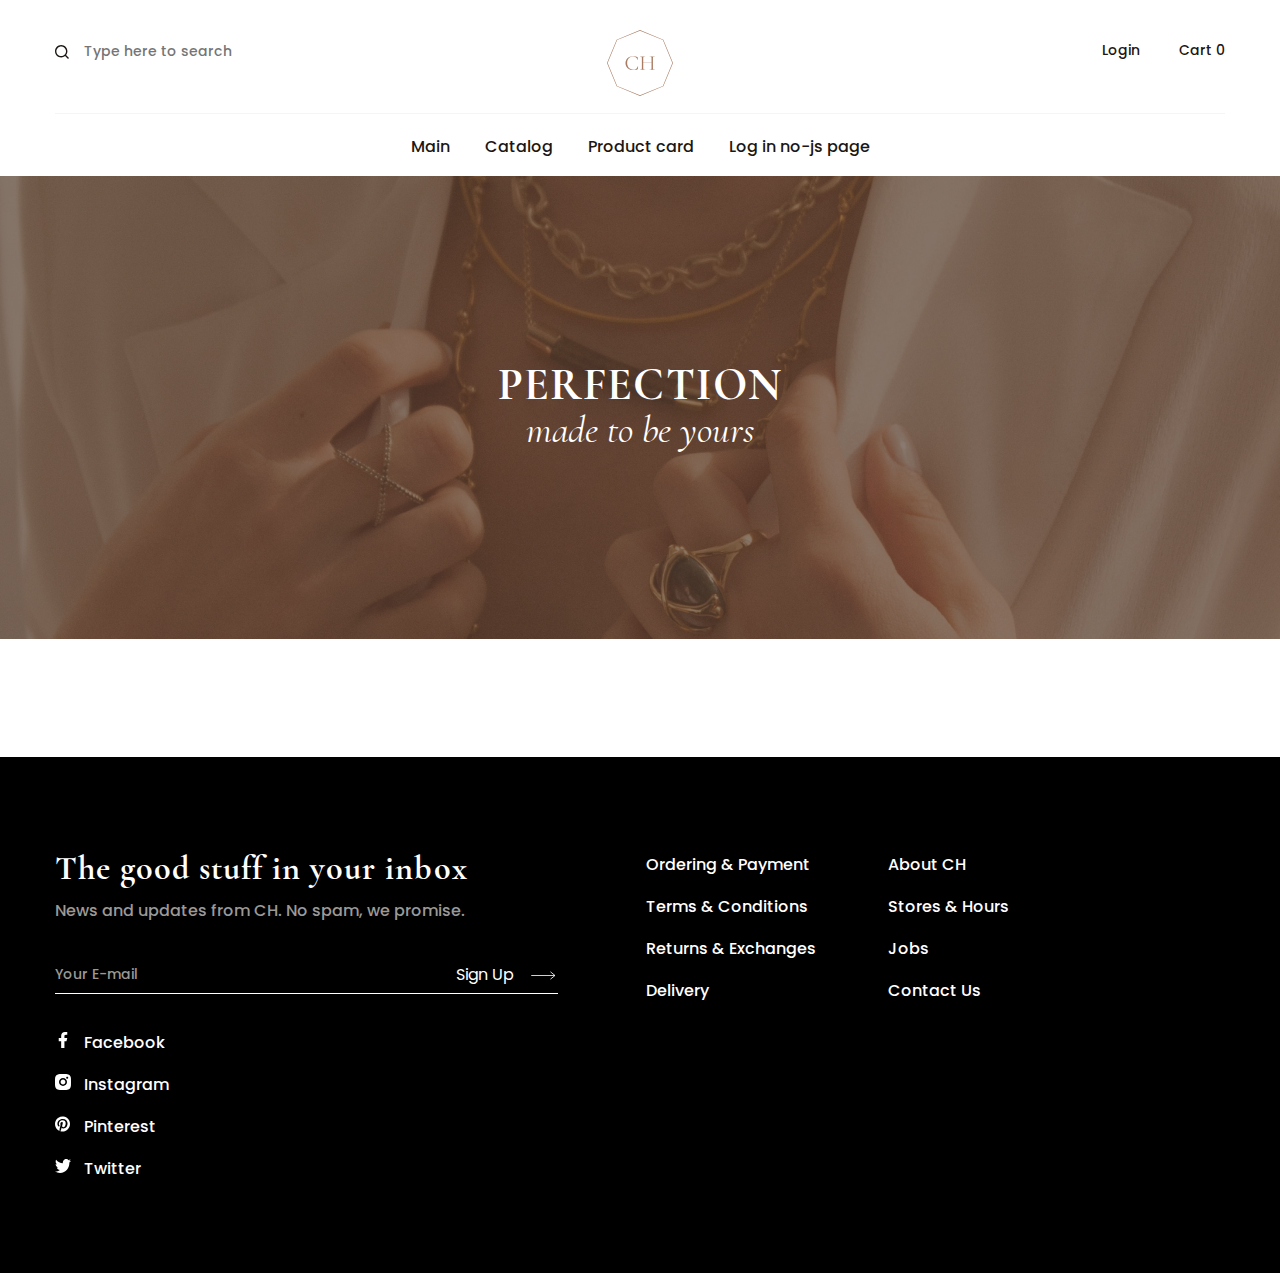
==== commit f0ac7d6c: "Testing jewellery" ====
--- a/jewellery/index.html
+++ b/jewellery/index.html
@@ -19,24 +19,24 @@
 </head>
 
 <body class="page__body">
-  <header class="header header--menu-open">
+  <header class="header header--menu-open header--menu-no-js">
     <div class="container header__container">
       <div class="header__actions">
-        <button class="header__open-menu-button button" type="button" aria-label="Toggle menu">
+        <button class="header__open-menu-button header__open-menu-button--no-js button" type="button" aria-label="Toggle menu">
           <svg width="25" height="18">
             <use xlink:href="img/sprite.svg#icon-menu"></use>
           </svg>
         </button>
-        <div class="site-search site-search">
+        <div class="site-search">
           <form action="https://echo.htmlacademy.ru" method="GET">
             <label class="visually-hidden" for="site-search">Search through site content</label>
+            <input type="search" id="site-search" name="search" placeholder="Type here to search">
             <svg width="14" height="14">
               <use xlink:href="img/sprite.svg#icon-search"></use>
             </svg>
-            <input type="search" id="site-search" name="search" placeholder="Type here to search">
           </form>
         </div>
-        <a class="header__logo">
+        <a class="header__logo" href="main.html" title="Go to main page">
           <svg width="66" height="66">
             <use xlink:href="img/sprite.svg#logo"></use>
           </svg>
@@ -58,438 +58,27 @@
       <nav class="navigation navigation--menu-open">
         <ul class="navigation__list">
           <li class="navigation__item">
-            <a href="#">What’s new</a>
+            <a href="main.html">Main</a>
           </li>
           <li class="navigation__item">
-            <a href="#">Chokers</a>
+            <a href="catalog.html">Catalog</a>
           </li>
           <li class="navigation__item">
-            <a href="#">Necklaces</a>
+            <a href="card.html">Product card</a>
           </li>
           <li class="navigation__item">
-            <a href="#">Rings</a>
-          </li>
-          <li class="navigation__item">
-            <a href="#">Earrings</a>
-          </li>
-        </ul>
-        <ul class="navigation__list navigation__list--tablet">
-          <li class="navigation__item">
-            <a href="#">About CH</a>
-          </li>
-          <li class="navigation__item">
-            <a href="#">Stores & Hours</a>
-          </li>
-          <li class="navigation__item">
-            <a href="#">Contact Us</a>
+            <a href="login.html">Log in no-js page</a>
           </li>
         </ul>
       </nav>
     </div>
-    <section class="header__intro header__intro--menu-open">
+  </header>
+  <main>
+    <section class="intro">
       <div class="container">
         <h1 class="visually-hidden">Ch jewellery store</h1>
         <h2>Perfection</h2>
         <p>made to be yours</p>
-      </div>
-    </section>
-  </header>
-  <main>
-    <section class="new-arrivals">
-      <div class="container new-arrivals__container">
-        <div class="slider">
-          <h2>New In</h2>
-          <a class="page__link" href="catalog.html">Shop Now</a>
-          <div class="slider__container swiper-container">
-            <ul class="new-arrivals__list slider__wrapper swiper-wrapper">
-              <li class="new-arrivals__item slider__slide swiper-slide">
-                <a href="#">
-                  <div class="new-arrivals__image-container">
-                    <picture>
-                      <source type="image/webp" srcset="img/products/main/purple-gemstone-necklace.webp 1x, img/products/main/purple-gemstone-necklace@2x.webp 2x">
-                      <!-- 1x: 270px, 2x: 540px -->
-                      <img src="img/products/main/purple-gemstone-necklace.jpg" srcset="img/products/main/purple-gemstone-necklace@2x.jpg" width="270" height="284" alt="Necklace with amethyst" loading="lazy">
-                    </picture>
-                  </div>
-                  <p>Necklace with amethyst</p>
-                  <span>$ 145</span>
-                </a>
-              </li>
-              <li class="new-arrivals__item slider__slide swiper-slide">
-                <a href="#">
-                  <div class="new-arrivals__image-container">
-                    <picture>
-                      <source type="image/webp" srcset="img/products/main/layered-choker-necklace.webp 1x, img/products/main/layered-choker-necklace@2x.webp 2x">
-                      <!-- 1x: 270px, 2x: 540px -->
-                      <img src="img/products/main/layered-choker-necklace.jpg" srcset="img/products/main/layered-choker-necklace@2x.jpg" width="270" height="284" alt="Layered сhoker" loading="lazy">
-                    </picture>
-                  </div>
-                  <p>Layered сhoker</p>
-                  <span>$ 115</span>
-                </a>
-              </li>
-              <li class="new-arrivals__item slider__slide swiper-slide">
-                <a href="#">
-                  <div class="new-arrivals__image-container">
-                    <picture>
-                      <source type="image/webp" srcset="img/products/main/dainty-gold-necklace.webp 1x, img/products/main/dainty-gold-necklace@2x.webp 2x">
-                      <!-- 1x: 270px, 2x: 540px -->
-                      <img src="img/products/main/dainty-gold-necklace.jpg" srcset="img/products/main/dainty-gold-necklace@2x.jpg" width="270" height="284" alt="Gold chain" loading="lazy">
-                    </picture>
-                  </div>
-                  <p>Gold chain</p>
-                  <span>$ 215</span>
-                </a>
-              </li>
-              <li class="new-arrivals__item slider__slide swiper-slide">
-                <a href="#">
-                  <div class="new-arrivals__image-container">
-                    <picture>
-                      <source type="image/webp" srcset="img/products/main/galaxy-earrings.webp 1x, img/products/main/galaxy-earrings@2x.webp 2x">
-                      <!-- 1x: 270px, 2x: 540px -->
-                      <img src="img/products/main/galaxy-earrings.jpg" srcset="img/products/main/galaxy-earrings@2x.jpg" width="270" height="284" alt="Galaxy earrings" loading="lazy">
-                    </picture>
-                  </div>
-                  <p>Galaxy earrings</p>
-                  <span>$ 95</span>
-                </a>
-              </li>
-              <li class="new-arrivals__item slider__slide swiper-slide">
-                <a href="#">
-                  <div class="new-arrivals__image-container">
-                    <picture>
-                      <source type="image/webp" srcset="img/products/main/layered-choker-necklace.webp 1x, img/products/main/layered-choker-necklace@2x.webp 2x">
-                      <!-- 1x: 270px, 2x: 540px -->
-                      <img src="img/products/main/layered-choker-necklace.jpg" srcset="img/products/main/layered-choker-necklace@2x.jpg" width="270" height="284" alt="Layered сhoker" loading="lazy">
-                    </picture>
-                  </div>
-                  <p>Layered сhoker</p>
-                  <span>$ 115</span>
-                </a>
-              </li>
-              <li class="new-arrivals__item slider__slide swiper-slide">
-                <a href="#">
-                  <div class="new-arrivals__image-container">
-                    <picture>
-                      <source type="image/webp" srcset="img/products/main/purple-gemstone-necklace.webp 1x, img/products/main/purple-gemstone-necklace@2x.webp 2x">
-                      <!-- 1x: 270px, 2x: 540px -->
-                      <img src="img/products/main/purple-gemstone-necklace.jpg" srcset="img/products/main/purple-gemstone-necklace@2x.jpg" width="270" height="284" alt="Necklace with amethyst" loading="lazy">
-                    </picture>
-                  </div>
-                  <p>Necklace with amethyst</p>
-                  <span>$ 145</span>
-                </a>
-              </li>
-              <li class="new-arrivals__item slider__slide swiper-slide">
-                <a href="#">
-                  <div class="new-arrivals__image-container">
-                    <picture>
-                      <source type="image/webp" srcset="img/products/main/galaxy-earrings.webp 1x, img/products/main/galaxy-earrings@2x.webp 2x">
-                      <!-- 1x: 270px, 2x: 540px -->
-                      <img src="img/products/main/galaxy-earrings.jpg" srcset="img/products/main/galaxy-earrings@2x.jpg" width="270" height="284" alt="Galaxy earrings" loading="lazy">
-                    </picture>
-                  </div>
-                  <p>Galaxy earrings</p>
-                  <span>$ 95</span>
-                </a>
-              </li>
-              <li class="new-arrivals__item slider__slide swiper-slide">
-                <a href="#">
-                  <div class="new-arrivals__image-container">
-                    <picture>
-                      <source type="image/webp" srcset="img/products/main/galaxy-earrings.webp 1x, img/products/main/galaxy-earrings@2x.webp 2x">
-                      <!-- 1x: 270px, 2x: 540px -->
-                      <img src="img/products/main/galaxy-earrings.jpg" srcset="img/products/main/galaxy-earrings@2x.jpg" width="270" height="284" alt="Galaxy earrings" loading="lazy">
-                    </picture>
-                  </div>
-                  <p>Galaxy earrings</p>
-                  <span>$ 95</span>
-                </a>
-              </li>
-              <li class="new-arrivals__item slider__slide swiper-slide">
-                <a href="#">
-                  <div class="new-arrivals__image-container">
-                    <picture>
-                      <source type="image/webp" srcset="img/products/main/purple-gemstone-necklace.webp 1x, img/products/main/purple-gemstone-necklace@2x.webp 2x">
-                      <!-- 1x: 270px, 2x: 540px -->
-                      <img src="img/products/main/purple-gemstone-necklace.jpg" srcset="img/products/main/purple-gemstone-necklace@2x.jpg" width="270" height="284" alt="Necklace with amethyst" loading="lazy">
-                    </picture>
-                  </div>
-                  <p>Necklace with amethyst</p>
-                  <span>$ 145</span>
-                </a>
-              </li>
-              <li class="new-arrivals__item slider__slide swiper-slide">
-                <a href="#">
-                  <div class="new-arrivals__image-container">
-                    <picture>
-                      <source type="image/webp" srcset="img/products/main/layered-choker-necklace.webp 1x, img/products/main/layered-choker-necklace@2x.webp 2x">
-                      <!-- 1x: 270px, 2x: 540px -->
-                      <img src="img/products/main/layered-choker-necklace.jpg" srcset="img/products/main/layered-choker-necklace@2x.jpg" width="270" height="284" alt="Layered сhoker" loading="lazy">
-                    </picture>
-                  </div>
-                  <p>Layered сhoker</p>
-                  <span>$ 115</span>
-                </a>
-              </li>
-              <li class="new-arrivals__item slider__slide swiper-slide">
-                <a href="#">
-                  <div class="new-arrivals__image-container">
-                    <picture>
-                      <source type="image/webp" srcset="img/products/main/dainty-gold-necklace.webp 1x, img/products/main/dainty-gold-necklace@2x.webp 2x">
-                      <!-- 1x: 270px, 2x: 540px -->
-                      <img src="img/products/main/dainty-gold-necklace.jpg" srcset="img/products/main/dainty-gold-necklace@2x.jpg" width="270" height="284" alt="Gold chain" loading="lazy">
-                    </picture>
-                  </div>
-                  <p>Gold chain</p>
-                  <span>$ 215</span>
-                </a>
-              </li>
-              <li class="new-arrivals__item slider__slide swiper-slide">
-                <a href="#">
-                  <div class="new-arrivals__image-container">
-                    <picture>
-                      <source type="image/webp" srcset="img/products/main/galaxy-earrings.webp 1x, img/products/main/galaxy-earrings@2x.webp 2x">
-                      <!-- 1x: 270px, 2x: 540px -->
-                      <img src="img/products/main/galaxy-earrings.jpg" srcset="img/products/main/galaxy-earrings@2x.jpg" width="270" height="284" alt="Galaxy earrings" loading="lazy">
-                    </picture>
-                  </div>
-                  <p>Galaxy earrings</p>
-                  <span>$ 95</span>
-                </a>
-              </li>
-            </ul>
-            <ul class="pagination swiper-pagination"></ul>
-          </div>
-          <button class="slider__button slider__button--previous swiper-button-prev button" type="button" aria-label="Previous slide">
-            <svg width="30" height="11">
-              <use xlink:href="img/sprite.svg#icon-arrow-left"></use>
-            </svg>
-          </button>
-          <button class="slider__button slider__button--next swiper-button-next button" type="button" aria-label="Next slide">
-            <svg width="30" height="11">
-              <use xlink:href="img/sprite.svg#icon-arrow-right"></use>
-            </svg>
-          </button>
-        </div>
-      </div>
-    </section>
-    <section class="blog">
-      <div class="container">
-        <h2>Blog</h2>
-        <a class="page__link" href="#">Read All</a>
-        <ul class="blog__list">
-          <li class="blog__item">
-            <article class="blog__article">
-              <div class="blog__image-container">
-                <picture>
-                  <source type="image/webp" media="(max-width: 767px)" srcset="img/blog/how-to-care-mobile.webp 1x, img/blog/how-to-care-mobile@2x.webp 2x">
-                  <source type="image/webp" media="(max-width: 1023px)" srcset="img/blog/how-to-care-tablet.webp 1x, img/blog/how-to-care-tablet@2x.webp 2x">
-                  <source type="image/webp" srcset="img/blog/how-to-care.webp 1x, img/blog/how-to-care@2x.webp 2x">
-                  <!-- 1x: 285px, 2x: 570px -->
-                  <img src="img/blog/how-to-care.jpg" srcset="img/blog/how-to-care@2x.jpg 2x" alt="How to care for your jewellery" width="285" height="300" loading="lazy">
-                </picture>
-              </div>
-              <div class="blog__info">
-                <time datetime="2019-09-30">September 30, 2019</time>
-                <h3>How to care for your jewellery</h3>
-                <a class="page__link" href="#">Read Article</a>
-              </div>
-            </article>
-          </li>
-          <li class="blog__item">
-            <article class="blog__article">
-              <div class="blog__image-container">
-                <picture>
-                  <source type="image/webp" media="(max-width: 767px)" srcset="img/blog/power-of-crystals-mobile.webp 1x, img/blog/power-of-crystals-mobile@2x.webp 2x">
-                  <source type="image/webp" media="(max-width: 1023px)" srcset="img/blog/power-of-crystals-tablet.webp 1x, img/blog/power-of-crystals-tablet@2x.webp 2x">
-                  <source type="image/webp" srcset="img/blog/power-of-crystals.webp 1x, img/blog/power-of-crystals@2x.webp 2x">
-                  <!-- 1x: 285px, 2x: 570px -->
-                  <img src="img/blog/power-of-crystals.jpg" srcset="img/blog/power-of-crystals@2x.jpg 2x" alt="Power of crystals" width="285" height="300" loading="lazy">
-                </picture>
-              </div>
-              <div class="blog__info blog__info--reversed">
-                <time datetime="2019-09-23">September 23, 2019</time>
-                <h3>Power of crystals</h3>
-                <a class="page__link" href="#">Read Article</a>
-              </div>
-            </article>
-          </li>
-          <li class="blog__item blog__item--big">
-            <article class="blog__article blog__article--big">
-              <div class="blog__image-container blog__image-container--big">
-                <picture>
-                  <source type="image/webp" media="(max-width: 767px)" srcset="img/blog/aw-trends-mobile.webp 1x, img/blog/aw-trends-mobile@2x.webp 2x">
-                  <source type="image/webp" media="(max-width: 1023px)" srcset="img/blog/aw-trends-tablet.webp 1x, img/blog/aw-trends-tablet@2x.webp 2x">
-                  <source type="image/webp" srcset="img/blog/aw-trends.webp 1x, img/blog/aw-trends@2x.webp 2x">
-                  <!-- 1x: 570px, 2x: 1140px -->
-                  <img src="img/blog/aw-trends.jpg" srcset="img/blog/aw-trends@2x.jpg 2x" alt="AW 19 trends" width="285" height="300" loading="lazy">
-                </picture>
-              </div>
-              <div class="blog__info blog__info--big">
-                <time datetime="2019-09-23">September 16, 2019</time>
-                <h3>AW 19 trends</h3>
-                <a class="page__link" href="#">Read Article</a>
-              </div>
-            </article>
-          </li>
-        </ul>
-      </div>
-    </section>
-    <section class="faq">
-      <div class="container faq__container">
-        <h2>Frequently asked questions</h2>
-        <ul class="faq__list accordion">
-          <li class="faq__item accordion__item accordion__item--open">
-            <h3>
-              <button class="accordion__button accordion__button--no-js button" type="button">
-                What materials are the&nbsp;jewellery made of?
-              </button>
-            </h3>
-            <div class="accordion__body">
-              <p>
-                Our jewellerry is made of solid gold, silver or leather. Also, some jewellery contains precious and
-                semiprecious stones and crystals.
-              </p>
-            </div>
-          </li>
-          <li class="faq__item accordion__item accordion__item--open">
-            <h3>
-              <button class="accordion__button accordion__button--no-js button" type="button">
-                Which countries do&nbsp;you&nbsp;deliver to?
-              </button>
-            </h3>
-            <div class="accordion__body">
-              <p>
-                Our jewellerry is made of solid gold, silver or leather. Also, some jewellery contains precious and
-                semiprecious stones and crystals.
-              </p>
-            </div>
-          </li>
-          <li class="faq__item accordion__item accordion__item--open">
-            <h3>
-              <button class="accordion__button accordion__button--no-js button" type="button">
-                What are the payment&nbsp;methods?
-              </button>
-            </h3>
-            <div class="accordion__body">
-              <p>
-                Our jewellerry is made of solid gold, silver or leather. Also, some jewellery contains precious and
-                semiprecious stones and crystals.
-              </p>
-            </div>
-          </li>
-          <li class="faq__item accordion__item accordion__item--open">
-            <h3>
-              <button class="accordion__button accordion__button--no-js button" type="button">
-                Can I return the jewellery&nbsp;if it didn’t fit me?
-              </button>
-            </h3>
-            <div class="accordion__body">
-              <p>
-                Our jewellerry is made of solid gold, silver or leather. Also, some jewellery contains precious and
-                semiprecious stones and crystals.
-              </p>
-            </div>
-          </li>
-        </ul>
-      </div>
-    </section>
-    <section class="instagram-posts">
-      <div class="container">
-        <h2>@Chjewellery</h2>
-        <a class="page__link" href="#">Follow Us</a>
-        <ul class="instagram-posts__list">
-          <li class="instagram-posts__item">
-            <a href="#">
-              <div class="instagram-posts__image-container">
-                <picture>
-                  <source type="image/webp" media="(max-width: 767px)" srcset="img/instagram-posts/post-1-mobile.webp 1x, img/instagram-posts/post-1-mobile@2x.webp 2x">
-                  <source type="image/webp" media="(max-width: 1023px)" srcset="img/instagram-posts/post-1-tablet.webp 1x, img/instagram-posts/post-1-tablet@2x.webp 2x">
-                  <source type="image/webp" srcset="img/instagram-posts/post-1.webp 1x, img/instagram-posts/post-1@2x.webp 2x">
-                  <!-- 1x: 230px, 2x: 460px -->
-                  <img src="img/instagram-posts/post-1.jpg" srcset="img/instagram-posts/post-1@2x.jpg 2x" width="230" height="230" alt="Instagram post" loading="lazy">
-                </picture>
-              </div>
-            </a>
-          </li>
-          <li class="instagram-posts__item instagram-posts__item--big">
-            <a href="#">
-              <div class="instagram-posts__image-container instagram-posts__image-container--big">
-                <picture>
-                  <source type="image/webp" media="(max-width: 767px)" srcset="img/instagram-posts/post-3-mobile.webp 1x, img/instagram-posts/post-3-mobile@2x.webp 2x">
-                  <source type="image/webp" media="(max-width: 1023px)" srcset="img/instagram-posts/post-3-tablet.webp 1x, img/instagram-posts/post-3-tablet@2x.webp 2x">
-                  <source type="image/webp" srcset="img/instagram-posts/post-3.webp 1x, img/instagram-posts/post-3@2x.webp 2x">
-                  <!-- 1x: 399px, 2x: 798px -->
-                  <img src="img/instagram-posts/post-3.jpg" srcset="img/instagram-posts/post-3@2x.jpg 2x" width="399" height="412" alt="Instagram post" loading="lazy">
-                </picture>
-              </div>
-            </a>
-          </li>
-          <li class="instagram-posts__item instagram-posts__item--hide-on-mobile">
-            <a href="#">
-              <div class="instagram-posts__image-container">
-                <picture>
-                  <source type="image/webp" media="(max-width: 1023px)" srcset="img/instagram-posts/post-4-tablet.webp 1x, img/instagram-posts/post-4-tablet@2x.webp 2x">
-                  <source type="image/webp" srcset="img/instagram-posts/post-4.webp 1x, img/instagram-posts/post-4@2x.webp 2x">
-                  <!-- 1x: 230px, 2x: 460px -->
-                  <img src="img/instagram-posts/post-4.jpg" srcset="img/instagram-posts/post-4@2x.jpg 2x" width="230" height="230" alt="Instagram post" loading="lazy">
-                </picture>
-              </div>
-            </a>
-          </li>
-          <li class="instagram-posts__item instagram-posts__item--hide-on-mobile">
-            <a href="#">
-              <div class="instagram-posts__image-container">
-                <picture>
-                  <source type="image/webp" media="(max-width: 1023px)" srcset="img/instagram-posts/post-6-tablet.webp 1x, img/instagram-posts/post-6-tablet@2x.webp 2x">
-                  <source type="image/webp" srcset="img/instagram-posts/post-6.webp 1x, img/instagram-posts/post-6@2x.webp 2x">
-                  <!-- 1x: 230px, 2x: 460px -->
-                  <img src="img/instagram-posts/post-6.jpg" srcset="img/instagram-posts/post-6@2x.jpg 2x" width="230" height="230" alt="Instagram post" loading="lazy">
-                </picture>
-              </div>
-            </a>
-          </li>
-          <li class="instagram-posts__item">
-            <a href="#">
-              <div class="instagram-posts__image-container">
-                <picture>
-                  <source type="image/webp" media="(max-width: 767px)" srcset="img/instagram-posts/post-2-mobile.webp 1x, img/instagram-posts/post-2-mobile@2x.webp 2x">
-                  <source type="image/webp" media="(max-width: 1023px)" srcset="img/instagram-posts/post-2-tablet.webp 1x, img/instagram-posts/post-2-tablet@2x.webp 2x">
-                  <source type="image/webp" srcset="img/instagram-posts/post-2.webp 1x, img/instagram-posts/post-2@2x.webp 2x">
-                  <!-- 1x: 230px, 2x: 460px -->
-                  <img src="img/instagram-posts/post-2.jpg" srcset="img/instagram-posts/post-2@2x.jpg 2x" width="230" height="150" alt="Instagram post" loading="lazy">
-                </picture>
-              </div>
-            </a>
-          </li>
-          <li class="instagram-posts__item">
-            <a href="#">
-              <div class="instagram-posts__image-container">
-                <picture>
-                  <source type="image/webp" media="(max-width: 767px)" srcset="img/instagram-posts/post-5-mobile.webp 1x, img/instagram-posts/post-5-mobile@2x.webp 2x">
-                  <source type="image/webp" media="(max-width: 1023px)" srcset="img/instagram-posts/post-5-tablet.webp 1x, img/instagram-posts/post-5-tablet@2x.webp 2x">
-                  <source type="image/webp" srcset="img/instagram-posts/post-5.webp 1x, img/instagram-posts/post-5@2x.webp 2x">
-                  <!-- 1x: 230px, 2x: 460px -->
-                  <img src="img/instagram-posts/post-5.jpg" srcset="img/instagram-posts/post-5@2x.jpg 2x" width="230" height="150" alt="Instagram post" loading="lazy">
-                </picture>
-              </div>
-            </a>
-          </li>
-          <li class="instagram-posts__item">
-            <a href="#">
-              <div class="instagram-posts__image-container">
-                <picture>
-                  <source type="image/webp" media="(max-width: 767px)" srcset="img/instagram-posts/post-7-mobile.webp 1x, img/instagram-posts/post-7-mobile@2x.webp 2x">
-                  <source type="image/webp" media="(max-width: 1023px)" srcset="img/instagram-posts/post-7-tablet.webp 1x, img/instagram-posts/post-7-tablet@2x.webp 2x">
-                  <source type="image/webp" srcset="img/instagram-posts/post-7.webp 1x, img/instagram-posts/post-7@2x.webp 2x">
-                  <!-- 1x: 230px, 2x: 460px -->
-                  <img src="img/instagram-posts/post-7.jpg" srcset="img/instagram-posts/post-7@2x.jpg 2x" width="230" height="150" alt="Instagram post" loading="lazy">
-                </picture>
-              </div>
-            </a>
-          </li>
-        </ul>
       </div>
     </section>
   </main>
--- a/jewellery/css/style.min.css
+++ b/jewellery/css/style.min.css
@@ -1,2 +1,2 @@
-@-webkit-keyframes slideIn{0%{-webkit-transform:translate(-500%,-50%);transform:translate(-500%,-50%)}70%{-webkit-transform:translate(-40%,-50%);transform:translate(-40%,-50%)}to{-webkit-transform:translate(-50%,-50%);transform:translate(-50%,-50%)}}@keyframes slideIn{0%{-webkit-transform:translate(-500%,-50%);transform:translate(-500%,-50%)}70%{-webkit-transform:translate(-40%,-50%);transform:translate(-40%,-50%)}to{-webkit-transform:translate(-50%,-50%);transform:translate(-50%,-50%)}}@-webkit-keyframes fadeIn{0%{opacity:0}to{opacity:1}}@keyframes fadeIn{0%{opacity:0}to{opacity:1}}@font-face{font-family:"Cormorant Garamond";font-weight:600;font-style:normal;font-display:swap;src:local("Cormorant Garamond SemiBold"),local("CormorantGaramond-SemiBold"),url(../fonts/cormorant-garamond-600.woff2) format("woff2"),url(../fonts/cormorant-garamond-600.woff) format("woff")}@font-face{font-family:"Poppins";font-weight:700;font-style:normal;font-display:swap;src:local("Poppins Bold"),local("Poppins-Bold"),url(../fonts/poppins-700.woff2) format("woff2"),url(../fonts/poppins-700.woff) format("woff")}@font-face{font-family:"Cormorant Garamond";font-weight:700;font-style:normal;font-display:swap;src:local("Cormorant Garamond Bold"),local("CormorantGaramond-Bold"),url(../fonts/cormorant-garamond-700.woff2) format("woff2"),url(../fonts/cormorant-garamond-700.woff) format("woff")}@font-face{font-family:"Cormorant Garamond";font-weight:500;font-style:italic;font-display:swap;src:local("Cormorant Garamond Medium Italic"),local("CormorantGaramond-MediumItalic"),url(../fonts/cormorant-garamond-500-italic.woff2) format("woff2"),url(../fonts/cormorant-garamond-500-italic.woff) format("woff")}@font-face{font-family:"Poppins";font-weight:500;font-style:normal;font-display:swap;src:local("Poppins Medium"),local("Poppins-Medium"),url(../fonts/poppins-500.woff2) format("woff2"),url(../fonts/poppins-500.woff) format("woff")}@font-face{font-family:"Cormorant Garamond";font-weight:400;font-style:italic;font-display:swap;src:local("Cormorant Garamond Italic"),local("CormorantGaramond-Italic"),url(../fonts/cormorant-garamond-italic.woff2) format("woff2"),url(../fonts/cormorant-garamond-italic.woff) format("woff")}@font-face{font-family:"Poppins";font-weight:400;font-style:normal;font-display:swap;src:local("Poppins Regular"),local("Poppins-Regular"),url(../fonts/poppins-400.woff2) format("woff2"),url(../fonts/poppins-400.woff) format("woff")}.container{max-width:1170px;padding:0 20px;margin:0 auto}@media (max-width:1023px){.container{padding:0 45px}}@media (max-width:767px){.container{padding:0 15px}}.visually-hidden{position:absolute;clip:rect(0,0,0,0);width:1px;height:1px;margin:-1px;font-size:5px}.page{height:100%;font-family:"Poppins","Arial",sans-serif;font-size:16px;font-weight:500;color:#1d1613;overflow-x:hidden}.page__body{display:-webkit-box;display:-ms-flexbox;display:flex;-webkit-box-orient:vertical;-webkit-box-direction:normal;-ms-flex-direction:column;flex-direction:column;min-height:100vh;-ms-flex-line-pack:start;align-content:flex-start;margin:0;padding:0}.header__intro h2,.page__body h2{font-style:normal;font-weight:700;letter-spacing:.03em}.page__body h2{font-family:"Cormorant Garamond","Arial",sans-serif;line-height:44px;text-align:center;margin-bottom:22px;font-size:34px;color:#1d1613}.page__body a,.site-search input{-webkit-transition:all ease-in-out .2s;transition:all ease-in-out .2s}.page__body a{text-decoration:none;color:inherit}.page__body img{width:100%;height:auto;-o-object-fit:cover;object-fit:cover;vertical-align:bottom}.page__link{position:relative}.page__link:hover{color:#a87b62}.page__link:active{opacity:.4}.page__link::after{position:absolute;content:"";left:0;bottom:-4px;width:100%;height:1px;background-color:#a87b62}.page--disabled{overflow:hidden}.button{font-family:"Poppins","Arial",sans-serif;padding:0;font-size:inherit;color:inherit;background:0 0;border:0;text-align:center;cursor:pointer;-webkit-transition:color ease-in-out .2s;transition:color ease-in-out .2s}.button:hover{opacity:.9}.button:active{opacity:.4}.button--close-modal{position:absolute;width:35px;height:35px;top:10px;right:10px;border:0;background-color:transparent;background-image:url(../img/icons/icon-close-modal.svg);background-repeat:no-repeat;background-position:center;cursor:pointer}.button--close-modal:hover{opacity:.7}.button--close-modal:active{opacity:.4}@media (max-width:1023px){.button--close-modal{top:13px;right:13px;background-size:20px}}@media (max-width:767px){.button--close-modal{top:3px;right:5px}}.button--big{width:100%;text-align:center;padding:21px 0}.button--submit{margin-bottom:25px;background-color:#a87b62;color:#fff}.button--submit:hover{background-color:#fff;-webkit-box-shadow:0 0 0 1px #a87b62;box-shadow:0 0 0 1px #a87b62;color:#a87b62}.button--clear,.button--submit{border:1px solid #a87b62}.button--clear:hover{background-color:#a87b62;color:#fff}.header{padding:30px 0 90px}@media (max-width:1023px){.header{padding:30px 0 41px}}@media (max-width:767px){.header{padding:20px 0 31px}}.header--inner{padding:30px 0 60px}@media (max-width:1023px){.header--inner{padding:30px 0}}@media (max-width:767px){.header--inner{padding:20px 0 0}}@media (max-width:1023px){.header--menu-open{padding:30px 0 55px;background-color:#a87b62;color:#fff;-webkit-animation:fadeIn ease-out .4s;animation:fadeIn ease-out .4s}}@media (max-width:767px){.header--menu-open{padding:20px 0 55px}}.header__container{position:relative}.header__actions{display:-webkit-box;display:-ms-flexbox;display:flex;-ms-flex-wrap:wrap;flex-wrap:wrap;-webkit-box-pack:justify;-ms-flex-pack:justify;justify-content:space-between;-webkit-box-align:start;-ms-flex-align:start;align-items:flex-start;padding:0 0 10px;margin-bottom:20px;border-bottom:1px solid #f6f5f4}@media (max-width:1023px){.header__actions{border:0;margin-bottom:13px}}@media (max-width:767px){.header__actions{margin-bottom:3px}.header__logo svg{width:52px;height:52px}}.header__intro{display:-webkit-box;display:-ms-flexbox;display:flex;-webkit-box-orient:vertical;-webkit-box-direction:normal;-ms-flex-direction:column;flex-direction:column;-ms-flex-wrap:wrap;flex-wrap:wrap;-webkit-box-pack:center;-ms-flex-pack:center;justify-content:center;-webkit-box-align:center;-ms-flex-align:center;align-items:center;min-height:463px;font-family:"Cormorant Garamond","Arial",sans-serif;text-align:center;color:#fff;background-color:#a87b62;background-image:url(../img/backgrounds/bg-main-intro.jpg);background-repeat:no-repeat;background-size:cover;background-position:center}.header__intro h2{font-size:45px;text-transform:uppercase;margin:0;color:#fff}@media (max-width:767px){.header__intro h2{font-size:38px}}.header__intro p{font-style:italic;font-weight:400;font-size:38px;margin:0}@media (max-width:767px){.header__intro p{font-size:34px}}@media (-webkit-min-device-pixel-ratio:1.5),(min-resolution:1.5dppx){.header__intro{background-image:url(../img/backgrounds/bg-main-intro@2x.jpg)}}@media (max-width:1023px){.header__intro{background-image:url(../img/backgrounds/bg-main-intro-tablet.jpg)}}@media (max-width:1023px) and (-webkit-min-device-pixel-ratio:1.5),(max-width:1023px) and (min-resolution:1.5dppx){.header__intro{background-image:url(../img/backgrounds/bg-main-intro-tablet@2x.jpg)}}@media (max-width:767px){.header__intro{background-image:url(../img/backgrounds/bg-main-intro-mobile.jpg)}}@media (max-width:767px) and (-webkit-min-device-pixel-ratio:1.5),(max-width:767px) and (min-resolution:1.5dppx){.header__intro{background-image:url(../img/backgrounds/bg-main-intro-mobile@2x.jpg)}}.header__intro--inner{min-height:261px;background-image:url(../img/backgrounds/bg-catalog-intro.jpg)}.header__intro--inner h2{font-size:34px;line-height:44px;letter-spacing:-.003em}.header__intro--inner p{font-weight:500;font-size:22px;line-height:29px}@media (-webkit-min-device-pixel-ratio:1.5),(min-resolution:1.5dppx){.header__intro--inner{background-image:url(../img/backgrounds/bg-catalog-intro@2x.jpg)}}@media (max-width:1023px){.header__intro--inner{background-image:url(../img/backgrounds/bg-catalog-intro-tablet.jpg)}}@media (max-width:1023px) and (-webkit-min-device-pixel-ratio:1.5),(max-width:1023px) and (min-resolution:1.5dppx){.header__intro--inner{background-image:url(../img/backgrounds/bg-catalog-intro-tablet@2x.jpg)}}@media (max-width:767px){.header__intro--inner{background-image:url(../img/backgrounds/bg-catalog-intro-mobile.jpg)}}@media (max-width:767px) and (-webkit-min-device-pixel-ratio:1.5),(max-width:767px) and (min-resolution:1.5dppx){.header__intro--inner{background-image:url(../img/backgrounds/bg-catalog-intro-mobile@2x.jpg)}}@media (max-width:1023px){.header__intro--menu-open{display:none}}.header__open-menu-button{display:none}.header__open-menu-button:hover,.user-area__item a:hover{opacity:.7}@media (max-width:1023px){.header__open-menu-button{display:initial;margin:24px 0 0}}@media (max-width:767px){.header__open-menu-button{margin:17px 0 0}}.site-search{position:relative;-ms-flex-preferred-size:30%;flex-basis:30%;margin:10px 0 0}.site-search svg{margin-right:10px}@media (max-width:1023px){.site-search svg{position:absolute;top:12px;left:13px;width:16px;height:16px}}.site-search input{font-family:"Poppins","Arial",sans-serif;font-weight:500;font-size:14px;line-height:21px;color:#1d1613;background:0 0;border:0}.site-search input:hover{-webkit-box-shadow:0 0 0 1px #a87b62;box-shadow:0 0 0 1px #a87b62}@media (max-width:1023px){.site-search input:hover{-webkit-box-shadow:0 0 0 1px #fff;box-shadow:0 0 0 1px #fff}.site-search input::-webkit-input-placeholder{color:transparent}.site-search input::-moz-placeholder{color:transparent}.site-search input:-ms-input-placeholder,.site-search input::-ms-input-placeholder{color:transparent}.site-search input::placeholder{color:transparent}.site-search input{width:100%;padding:9px 35px;border-radius:21px;color:#fff;background-color:rgba(255,255,255,.15)}.site-search{display:none;-ms-flex-preferred-size:100%;flex-basis:100%;-webkit-box-ordinal-group:2;-ms-flex-order:1;order:1;margin:33px 0 0}}@media (max-width:767px){.site-search{margin:23px 0 0}}.site-search--menu-open{display:block}.user-area{list-style:none;padding:0;display:-webkit-box;display:-ms-flexbox;display:flex;-ms-flex-wrap:wrap;flex-wrap:wrap;-ms-flex-preferred-size:30%;flex-basis:30%;-webkit-box-pack:end;-ms-flex-pack:end;justify-content:flex-end;margin:10px 0 0;font-size:14px;line-height:21px}@media (max-width:1023px){.user-area{-ms-flex-preferred-size:3.8%;flex-basis:3.8%;margin:24px 0 0}}@media (max-width:767px){.user-area{margin:17px 0 0}}.user-area__item{margin-right:39px}.user-area__item svg{display:none}@media (max-width:1023px){.user-area__item svg{display:initial}.user-area__item span{display:none}}.user-area__item:last-child{margin-right:0}@media (max-width:1023px){.user-area__item--log-in{display:none}.user-area__item--menu-open{display:block;position:absolute;bottom:-27px;left:45px;font-size:18px;line-height:23px}}@media (max-width:767px){.user-area__item--menu-open{left:15px}}.navigation{margin-bottom:17px}@media (max-width:1023px){.navigation{display:none}}.navigation__list{list-style:none;padding:0;margin:0;display:-webkit-box;display:-ms-flexbox;display:flex;-ms-flex-wrap:wrap;flex-wrap:wrap;-webkit-box-pack:center;-ms-flex-pack:center;justify-content:center;-webkit-box-align:center;-ms-flex-align:center;align-items:center}@media (max-width:1023px){.navigation__list{-webkit-box-orient:vertical;-webkit-box-direction:normal;-ms-flex-direction:column;flex-direction:column;-webkit-box-align:start;-ms-flex-align:start;align-items:flex-start;font-size:24px;line-height:36px;margin-bottom:40px}}@media (max-width:767px){.navigation__list{margin-bottom:30px}}.navigation__list--tablet{display:none;font-size:18px;line-height:23px;color:rgba(255,255,255,.75)}@media (max-width:1023px){.navigation__list--tablet{display:-webkit-box;display:-ms-flexbox;display:flex}}.navigation__item{margin-right:35px}.navigation__item:last-child{margin:0}.navigation__item a:hover{color:#a87b62}@media (max-width:1023px){.navigation__item a:hover{color:#fff;text-decoration:underline}}.navigation__item a:active{opacity:.4}@media (max-width:1023px){.navigation__item{margin-bottom:21px}.navigation--menu-open{display:-webkit-box;display:-ms-flexbox;display:flex;-webkit-box-orient:vertical;-webkit-box-direction:normal;-ms-flex-direction:column;flex-direction:column;padding:22px 0 0}}.slider{position:relative}.slider__container{width:100%;margin:0 auto;padding:0;overflow:hidden;z-index:1}@media (max-width:1023px){.slider__container--thumbs{grid-row:2}}.slider__container--slides{position:relative}.slider__wrapper{list-style:none;padding:0;margin:0;display:-webkit-box;display:-ms-flexbox;display:flex;width:100%}.slider__slide{width:calc((100% - 90px)/4);margin-right:30px;-ms-flex-negative:0;flex-shrink:0}.slider__slide:nth-child(4n){margin-right:0}.slider__button{position:absolute;top:39px;cursor:pointer;color:#a87b62;-webkit-transition:all ease-in-out .2s;transition:all ease-in-out .2s}.slider__button:hover{-webkit-transform:scale(1.1);transform:scale(1.1)}@media (max-width:767px){.slider__button{display:none}}.slider__button--previous{left:0}.slider__button--next{right:0}.new-arrivals{color:#1d1613;-webkit-box-sizing:border-box;box-sizing:border-box;text-align:center;padding:0 0 85px}.new-arrivals h2{margin-bottom:25px;letter-spacing:-.003em}@media (max-width:1023px){.new-arrivals h2{margin-bottom:17px}.new-arrivals{padding:0 0 33px}}@media (max-width:767px){.new-arrivals{padding:0 0 23px}}.new-arrivals--inner{padding:0 0 123px}.new-arrivals--inner h2{margin-bottom:16px}@media (max-width:767px){.new-arrivals--inner h2{margin:32px 0 16px}}@media (max-width:1023px){.new-arrivals--inner{padding:0 0 72px}}@media (max-width:767px){.new-arrivals--inner{padding:0 0 60px}}.new-arrivals__list{list-style:none;margin:0;padding:57px 0 0}@media (max-width:1023px){.new-arrivals__list{padding:54px 0 0}}@media (max-width:767px){.new-arrivals__list{padding:44px 0 0}}.new-arrivals__list--inner{padding:63px 0 0}@media (max-width:1023px){.new-arrivals__list--inner{padding:55px 0 0}}@media (max-width:767px){.new-arrivals__list--inner{padding:45px 0 0}}.new-arrivals__item a{display:-webkit-box;display:-ms-flexbox;display:flex;width:100%;-webkit-box-orient:vertical;-webkit-box-direction:normal;-ms-flex-direction:column;flex-direction:column;-webkit-box-align:center;-ms-flex-align:center;align-items:center;-webkit-box-pack:center;-ms-flex-pack:center;justify-content:center}.new-arrivals__item a:hover,.pagination__item:hover{color:#a87b62}.instagram-posts__item a:active,.new-arrivals__item a:active,.pagination__item:active{opacity:.4}.new-arrivals__item p{margin:19px 0 4px}@media (max-width:767px){.new-arrivals__item p{margin:12px 0 4px}}.new-arrivals__item span{font-style:normal;font-weight:700;font-size:14px;line-height:18px}.new-arrivals__image-container{width:100%}.pagination{list-style:none;margin:0;display:-webkit-box;display:-ms-flexbox;display:flex;-ms-flex-wrap:wrap;flex-wrap:wrap;-webkit-box-pack:center;-ms-flex-pack:center;justify-content:center;padding:50px 0 0;-webkit-transition:color ease-in-out .2s;transition:color ease-in-out .2s;color:#9b9997}@media (max-width:1023px){.pagination{padding:40px 0 0}}@media (max-width:767px){.pagination{padding:30px 0 0}}.pagination--catalog{padding:0}.pagination__item{margin-right:12px;cursor:pointer;-webkit-transition:color ease-in-out .2s;transition:color ease-in-out .2s}.pagination__item:last-child{margin-right:0}.pagination__item--catalog{margin-right:13px}@media (max-width:767px){.pagination__item--catalog{margin-right:23px}}.pagination__item--active{color:#1d1613}.swiper-pagination-total{margin-left:12px}.swiper-pagination-bullet-active{color:#1d1613}.blog{text-align:center;padding:0 0 120px}.blog h2{margin-bottom:17px}.blog img{min-height:100%}@media (max-width:1023px){.blog{padding:0 0 70px}}@media (max-width:767px){.blog{padding:0 0 60px}}.blog__list{list-style:none;margin:0;display:grid;grid-template-columns:1fr 1fr;gap:30px;padding:63px 0 0}@media (max-width:1023px){.blog__list{grid-template-columns:1fr;gap:50px;padding:64px 0 0}}@media (max-width:767px){.blog__list{padding:52px 0 0;gap:40px}}.blog__item{background-color:#f0eae4}.blog__item--big{grid-row-start:1;grid-column-start:2;grid-row-end:span 2}@media (max-width:1023px){.blog__item--big{grid-row-start:auto;grid-column-start:auto;grid-row-end:auto}}.blog__article{display:grid;grid-template-columns:1fr 1fr;min-height:100%;overflow:hidden;background-color:#f0eae4}@media (max-width:767px){.blog__article{grid-template-columns:1fr}}.blog__article--big{grid-auto-rows:1fr;row-gap:30px}@media (max-width:767px){.blog__article--big{row-gap:0}}.blog__info{display:-webkit-box;display:-ms-flexbox;display:flex;-webkit-box-orient:vertical;-webkit-box-direction:normal;-ms-flex-direction:column;flex-direction:column;-webkit-box-sizing:border-box;box-sizing:border-box;-webkit-box-align:center;-ms-flex-align:center;align-items:center;padding:67px 57px;background-color:#f0eae4}.blog__info h3{font-family:"Cormorant Garamond","Arial",sans-serif;font-style:normal;font-weight:600;font-size:26px;line-height:34px;margin:12px 0 36px;color:#000}@media (max-width:1023px){.blog__info h3{margin:13px 0 36px}}@media (max-width:767px){.blog__info h3{margin:12px 0 36px}}.blog__info time{font-style:normal;font-weight:500;font-size:14px;line-height:18px;color:#9b9997}@media (max-width:1180px){.blog__info{padding:67px 35px}}@media (max-width:1023px){.blog__info{padding:67px 85px}}@media (max-width:767px){.blog__info{padding:47px 60px 50px}}.blog__info--reversed{grid-column:1;grid-row:1}@media (max-width:767px){.blog__info--reversed{grid-column:auto;grid-row:auto}}.blog__info--big{grid-row:2/3;grid-column:2/3;z-index:2}@media (max-width:1023px){.blog__info--big{grid-row:auto;grid-column:auto}.blog__image-container{max-height:300px}}@media (max-width:767px){.blog__image-container{max-height:256px}}.blog__image-container--big{grid-row:1/3;grid-column:1/3}@media (max-width:1023px){.blog__image-container--big{grid-row:auto;grid-column:auto}}.accordion{list-style:none;padding:0;margin:0}.accordion--filter{margin-bottom:36px}.accordion__item{position:relative}.accordion__item--filter{border:1px solid #a87b62;border-bottom:none}.accordion__item--filter:last-child{border-bottom:1px solid #a87b62}@media (max-width:1023px){.accordion__item--filter{border:0;border-bottom:1px solid #a87b62}}.accordion__item .accordion__body{display:none}.accordion__item--open .accordion__body{display:-webkit-box;display:-ms-flexbox;display:flex;-ms-flex-wrap:wrap;flex-wrap:wrap;-webkit-box-orient:vertical;-webkit-box-direction:normal;-ms-flex-direction:column;flex-direction:column}.accordion__button{position:relative;width:100%;text-align:left;line-height:23px;letter-spacing:.005em;-webkit-transition:color ease-in-out .2s;transition:color ease-in-out .2s}.accordion__button:hover,.footer a:hover{color:#a87b62}.accordion__button::after{position:absolute;right:5px;top:7px;content:"";width:17px;height:10px;background-image:url(../img/icons/icon-arrow-down.svg);background-repeat:no-repeat;background-position:center;-webkit-transition:-webkit-transform ease-out .3s;transition:transform ease-out .3s;transition:transform ease-out .3s,-webkit-transform ease-out .3s}@media (max-width:1023px){.accordion__button::after{top:5px;right:0;width:23px;height:12px;background-size:23px 15px}}@media (max-width:767px){.accordion__button{padding:0 14% 0 0}}.accordion__button--filter::after{right:-2px;top:28px}.accordion__item--open .accordion__button::after{-webkit-transform:rotate(180deg);transform:rotate(180deg)}.accordion__button--no-js::after{display:none}.faq{padding:0 0 71px}.faq h2{margin:0 0 48px}@media (max-width:767px){.faq h2{margin:0 0 28px}}@media (max-width:1023px){.faq{padding:0 0 33px}}@media (max-width:767px){.faq{padding:0 0 25px}}.faq__container{max-width:970px}@media (max-width:1023px){.faq__container{max-width:678px}}.faq__list{list-style:none;padding:0;margin:0;border:1px solid #a87b62}.faq__item{border-bottom:1px solid #a87b62;padding:43px}.faq__item h3{font-style:normal;font-weight:500;font-size:18px;line-height:23px;margin:0}@media (max-width:767px){.faq__item h3{font-size:16px;line-height:24px}}.faq__item p{padding:0 40% 0 .7%;line-height:21px;margin:7px 0 0}@media (max-width:1023px){.faq__item p{padding:0;margin:23px 0 0;letter-spacing:-.006em}}@media (max-width:767px){.faq__item p{font-size:14px;line-height:20px;letter-spacing:-.003em;padding:0 35px 0 0;margin:12px 0 0}}.faq__item:last-child{border-bottom:none}@media (max-width:1023px){.faq__item{padding:44px 50px}}@media (max-width:767px){.faq__item{padding:17px 23px}}.instagram-posts{padding:10px 0 130px;text-align:center}.instagram-posts h2{margin-bottom:30px}@media (max-width:1023px){.instagram-posts h2{margin-bottom:17px}.instagram-posts{padding:10px 0 80px}}@media (max-width:767px){.instagram-posts{padding:10px 0 71px}}.instagram-posts__list{list-style:none;margin:0;display:grid;grid-template-columns:1fr 34.105% 1fr 1fr;gap:34px 27px;padding:62px 0 0}@media (max-width:1023px){.instagram-posts__list{gap:19px 16px;padding:65px 0 0}}@media (max-width:767px){.instagram-posts__list{grid-template-columns:1fr 1fr;gap:27px 24px;padding:48px 0 0}}.instagram-posts__item a{display:block;overflow:hidden}.instagram-posts__item a:hover img{-webkit-transform:scale(1.4);transform:scale(1.4)}.instagram-posts__item img{-webkit-transition:-webkit-transform ease-in-out .4s;transition:transform ease-in-out .4s;transition:transform ease-in-out .4s,-webkit-transform ease-in-out .4s}.instagram-posts__item--big{grid-row-end:span 2}.instagram-posts__image-container--big{height:100%}@media (max-width:767px){.instagram-posts__image-container--big img{height:100%}.instagram-posts__item--hide-on-mobile{display:none}}.footer{padding:90px 0 70px;margin-top:auto;color:#fff;background-color:#000}.footer a:active{opacity:.4}@media (max-width:1023px){.footer{padding:50px 0 30px}}.footer__container{display:-webkit-box;display:-ms-flexbox;display:flex;-ms-flex-wrap:wrap;flex-wrap:wrap}.footer__actions{list-style:none;-webkit-column-count:2;-moz-column-count:2;column-count:2;-webkit-column-gap:72px;-moz-column-gap:72px;column-gap:72px;padding:5px 0;margin:0 4.6% 0 0}@media (max-width:1210px){.footer__actions{margin:0 .5% 0 0}}@media (max-width:1023px){.footer__actions{-webkit-column-gap:87px;-moz-column-gap:87px;column-gap:87px;margin:0 34px 0 0}}@media (max-width:767px){.footer__actions{-ms-flex-preferred-size:100%;flex-basis:100%;margin:0;-webkit-column-count:auto;-moz-column-count:auto;column-count:auto}}.footer__item{margin:0 0 17px}@media (max-width:767px){.footer__item:nth-child(4n){margin-bottom:35px}}.social{list-style:none;padding:0;margin:5px 0}.social svg{margin-right:9px;width:16px;height:16px}@media (max-width:767px){.social svg{width:20px;height:21px;margin-right:30px}.social{display:-webkit-box;display:-ms-flexbox;display:flex;-ms-flex-wrap:wrap;flex-wrap:wrap}}.social__item{margin:0 0 17px}@media (max-width:767px){.social__item:first-child svg{width:13px}.social__item span{display:none}}.subscribe{-ms-flex-preferred-size:43%;flex-basis:43%;margin:0 7.5% 0 0}.subscribe h2{text-align:left;color:#fff;margin:0}@media (max-width:767px){.subscribe h2{padding:0 20% 0 0}}.subscribe p{margin:7px 0 32px;color:#9b9997}@media (max-width:767px){.subscribe p{margin:10px 20% 28px 0}}.subscribe svg{width:29px;height:9px;margin:0 0 0 11px}@media (max-width:1210px){.subscribe{margin:0 3% 0 0}}@media (max-width:1023px){.subscribe{-ms-flex-preferred-size:100%;flex-basis:100%;margin:0 0 40px}}.subscribe__input-container{display:-webkit-box;display:-ms-flexbox;display:flex;-ms-flex-wrap:wrap;flex-wrap:wrap;-webkit-box-pack:justify;-ms-flex-pack:justify;justify-content:space-between;border-bottom:1px solid #fff}.subscribe__input-container input{width:75%;font-family:"Poppins","Arial",sans-serif;font-weight:500;font-size:14px;line-height:21px;border:0;border-radius:0;color:#fff;padding:9px 0 8px;background-color:transparent}.subscribe__input-container input::-webkit-input-placeholder{color:#9b9997}.subscribe__input-container input::-moz-placeholder{color:#9b9997}.subscribe__input-container input:-ms-input-placeholder,.subscribe__input-container input::-ms-input-placeholder{color:#9b9997}.subscribe__input-container input::placeholder{color:#9b9997}.subscribe__input-container input:hover{outline:1px solid #fff}@media (max-width:767px){.subscribe__input-container input{width:60%}}@media (max-width:1023px){.subscribe__input-container{width:83%}}@media (max-width:767px){.subscribe__input-container{width:100%}}.catalog{margin-bottom:73px;padding-top:20px}@media (max-width:767px){.catalog{padding-top:40px;margin-bottom:62px}}.catalog__container{display:grid;grid-template-columns:21.4% auto;gap:50px}@media (max-width:1023px){.catalog__container{grid-template-columns:1fr;gap:50px}}@media (max-width:767px){.catalog__container{gap:20px}}.catalog__controls{display:grid;grid-template-columns:1fr 1fr 1fr;-webkit-box-align:center;-ms-flex-align:center;align-items:center;grid-column:2}@media (max-width:1023px){.catalog__controls{grid-column:auto}}@media (max-width:767px){.catalog__controls{grid-template-columns:1fr}}.catalog__open-modal-button{display:none}@media (max-width:1023px){.catalog__open-modal-button{display:block;width:100%;padding:22px 22px 21px;text-align:center;background-color:#a87b62;color:#fff}}.catalog__button:hover,.filter input:hover+label,.products__item a:hover{color:#a87b62}@media (max-width:767px){.catalog__button{display:none}}.catalog__button--previous{justify-self:start}.catalog__button--next{justify-self:end}@media (max-width:767px){.products--catalog{padding:20px 0 0}}.products__list{list-style:none;padding:0;display:grid;grid-template-columns:repeat(3,1fr);gap:36px 30px;text-align:center;margin:0 0 20px}.products__list p{line-height:21px;margin:20px 0 0}@media (max-width:767px){.products__list p{margin:16px 0 0}}.products__list span{font-weight:700;font-size:14px;line-height:18px}@media (max-width:767px){.products__list{grid-template-columns:repeat(2,1fr);gap:25px 30px}}.products__item a{display:block}.filter input:active+label,.products__item a:active{opacity:.4}.filter{position:relative;color:#1d1613}@media (max-width:1023px){.filter form{position:absolute;top:50%;left:50%;-webkit-transform:translate(-50%,-50%);transform:translate(-50%,-50%);width:55.6%;max-height:90%;padding:11px 0 0;-webkit-box-shadow:0 5px 32px rgba(219,213,208,.24);box-shadow:0 5px 32px rgba(219,213,208,.24);-webkit-animation:slideIn .4s cubic-bezier(.165,.84,.44,1) forwards;animation:slideIn .4s cubic-bezier(.165,.84,.44,1) forwards}}@media (max-width:767px){.filter form{width:90%}}.filter fieldset{list-style:none;margin:0;padding:0 25px;position:relative;border:0}.filter input+label::before{position:absolute;content:"";left:-1px;top:3px;width:13px;height:13px;border:1px solid #a87b62}.filter input:checked+label::before{background-color:#a87b62}.filter label{position:relative;padding-left:24px;cursor:pointer}@media (max-width:1023px){.filter{display:none;width:100%;position:fixed;top:0;left:0;bottom:0;padding:27px 0;z-index:2;overflow-y:scroll;background-color:#fff}}.filter__list{list-style:none;margin:0;padding:0 10px 15px;font-size:14px;line-height:18px}.filter__item{margin:0 0 12px}.filter__button{width:100%;padding:22px 0;font-weight:500;text-align:left}@media (max-width:1023px){.filter__button{font-size:18px}}.filter__range-scale{width:100%;height:2px;position:relative;background-color:#f0eae4}.filter__range-bar,.filter__range-toggle{position:absolute;background-color:#a87b62}.filter__range-bar{left:26.5%;right:22.5%;height:2px}.filter__range-toggle{top:50%;-webkit-transform:translate(50%,-50%);transform:translate(50%,-50%);width:15px;height:15px;border-radius:50%}.filter__range-toggle--min{left:25.5%;-webkit-transform:translate(-50%,-50%);transform:translate(-50%,-50%)}.filter__range-toggle--max{right:21.5%}.filter__price-controls{position:relative;min-height:48px}.filter__price-controls input{font-family:"Poppins","Arial",sans-serif;font-style:normal;font-weight:500;font-size:14px;line-height:18px;border:0;background-color:transparent;position:relative}.filter__price,.filter__price-controls label{position:absolute}.filter__price{display:-webkit-box;display:-ms-flexbox;display:flex;top:10px}.filter__price input{width:50px;-webkit-appearance:textfield;-moz-appearance:textfield;appearance:textfield}.filter__price--min{left:25.5%;-webkit-transform:translateX(-25%);transform:translateX(-25%)}.filter__price--max{right:21.5%;-webkit-transform:translateX(75%);transform:translateX(75%)}.filter__button--close{display:none}@media (max-width:1023px){.filter__button--close{top:-16px;right:-16px;display:block;width:32px;height:32px;padding:0;z-index:3;border-radius:50%;background-color:#1d1613;background-image:url(../img/icons/icon-close-filter.svg)}}.card{padding:20px 0 63px}@media (max-width:1023px){.card{padding:0 0 11px}}.card__container{display:grid;grid-template-columns:51.18% 40.06%;gap:8.66%}@media (max-width:1023px){.card__container{grid-template-columns:47.08% 46.76%;gap:5.86%}}@media (max-width:767px){.card__container{grid-template-columns:1fr;gap:37px}}.card__slider{display:grid;grid-template-columns:16.67% 78.5%;gap:5%}@media (max-width:1023px){.card__slider{grid-template-columns:1fr;gap:14px}}.card__thumbs-buttons{list-style:none;padding:0;margin:0}@media (max-width:1023px){.card__thumbs-buttons{display:-webkit-box;display:-ms-flexbox;display:flex;-ms-flex-wrap:wrap;flex-wrap:wrap;-webkit-box-pack:justify;-ms-flex-pack:justify;justify-content:space-between}}@media (max-width:767px){.card__thumbs-buttons{display:none}}.card__thumb{margin-bottom:30px}.card__thumb:last-child{margin-bottom:0}.card__images{list-style:none;padding:0;margin:0;display:-webkit-box;display:-ms-flexbox;display:flex}.card__image,.card__info dl{width:100%;margin:0}.card__pagination{list-style:none;padding:0;margin:0;display:none}@media (max-width:767px){.card__pagination{display:-webkit-box;display:-ms-flexbox;display:flex;position:absolute;bottom:4px;left:50%;-webkit-transform:translateX(-50%);transform:translateX(-50%);font-size:14px}}.card__tab-button--active{color:#1d1613}.card__info{line-height:18px;padding:0 21% 0 0}.card__info h2{line-height:22px;margin:0 0 23px;text-align:left;letter-spacing:-.003em}.card__info dl{display:-webkit-box;display:-ms-flexbox;display:flex;-webkit-box-pack:justify;-ms-flex-pack:justify;justify-content:space-between;padding:10px 0;font-size:14px;border-bottom:1px solid #f6f5f4}.card__info dt{font-weight:500}.card__info dd{font-weight:400}.card__info a{color:#fff}.card__info a:hover{background-color:#fff;-webkit-box-shadow:0 0 0 1px #a87b62;box-shadow:0 0 0 1px #a87b62;color:#a87b62}.card__info a:active{opacity:.4}.card__info span{font-size:26px;line-height:34px;letter-spacing:-.05em}@media (max-width:1023px){.card__info{padding:0}}.card__tab-content{margin-bottom:49px}@media (max-width:767px){.card__tab-content{margin-bottom:41px}}.card__tab-buttons{list-style:none;padding:0;display:-webkit-box;display:-ms-flexbox;display:flex;-ms-flex-wrap:wrap;flex-wrap:wrap;margin:28px 0 10px;color:#9b9997}@media (max-width:767px){.card__tab-buttons{margin:15px 0 10px}}.card__tab-button{padding:10px 0;margin:0 38px 0 0}.card__tab-button:hover,.modal__input-container a:hover{color:#a87b62}.card__add-button,.card__advantages{display:-webkit-box;display:-ms-flexbox;display:flex}.card__add-button{width:100%;-webkit-box-pack:center;-ms-flex-pack:center;justify-content:center;-webkit-box-align:center;-ms-flex-align:center;align-items:center;background-color:#a87b62;font-size:16px;padding:25px 0}.card__advantages{list-style:none;margin:0;-ms-flex-wrap:wrap;flex-wrap:wrap;font-size:14px;text-align:center;padding:17px 0;color:#9b9997}@media (max-width:1023px){.card__advantages{font-size:12px;padding:14px 0}}@media (max-width:767px){.card__advantages{padding:10px 0}}.card__advantage{margin-right:7.2%}.card__advantage:last-child{margin-right:0}@media (max-width:1210px){.card__advantage{margin-right:10%;font-size:11px}}@media (max-width:767px){.card__advantage{-webkit-box-flex:1;-ms-flex:1;flex:1;padding:0 10px}}.modal{display:none;position:fixed;top:0;left:0;z-index:10;width:100%;height:100%;background-color:rgba(29,22,19,.25)}.modal__content{position:fixed;top:50%;left:50%;-webkit-box-sizing:border-box;box-sizing:border-box;width:430px;font-size:14px;color:#9b9997;padding:138px 45px 10px;-webkit-box-shadow:0 5px 32px rgba(226,221,215,.24);box-shadow:0 5px 32px rgba(226,221,215,.24);background-color:#f0eae4;background-image:url(../img/backgrounds/bg-popup-log-in.jpg);background-size:100%;background-position:top;background-repeat:no-repeat;-webkit-transform:translateX(-500%);transform:translateX(-500%);-webkit-animation:slideIn .4s cubic-bezier(.165,.84,.44,1) forwards;animation:slideIn .4s cubic-bezier(.165,.84,.44,1) forwards}@media (max-width:767px){.modal__content h2{font-size:24px;margin-bottom:12px}}@media (max-width:1023px){.modal__content{width:442px;padding:138px 50px 10px}}@media (max-width:767px){.modal__content{width:270px;padding:84px 15px 10px}}.modal__log-in{padding:22px 0}@media (max-width:767px){.modal__log-in{padding:12px 0}}.modal__input-container{margin-bottom:24px}.modal__input-container input{border:0;border-radius:0;border-bottom:1px solid #1d1613;width:100%;padding:10px 5px 8px;font-family:"Poppins","Arial",sans-serif;font-weight:500;font-size:14px;line-height:21px;color:#000;background-color:transparent}.modal__input-container input::-webkit-input-placeholder{color:#9b9997}.modal__input-container input::-moz-placeholder{color:#9b9997}.modal__input-container input:-ms-input-placeholder,.modal__input-container input::-ms-input-placeholder{color:#9b9997}.modal__input-container input::placeholder{color:#9b9997}.modal__input-container input:hover{outline:1px solid #000}.modal__input-container p{text-align:center}.modal__input-container a{color:#1d1613}.modal__input-container a:active{opacity:.4}.modal__input-container--pasword p{font-size:12px;line-height:18px;margin:5px 0;text-align:right}.modal__input-container--pasword a{color:#9b9997}.modal__submit-button{width:100%;padding:23px 10px;margin:21px 0 0;color:#fff;background-color:#a87b62}.modal__submit-button:hover{background-color:#f0eae4;-webkit-box-shadow:0 0 0 1px #a87b62;box-shadow:0 0 0 1px #a87b62;color:#a87b62}.modal--open{display:block}.added__content{-webkit-box-sizing:border-box;box-sizing:border-box;width:500px;min-height:439px;padding:20px 35px 55px;background-color:#fff;background-image:none;color:#1d1613}.added__content h2{font-size:26px;letter-spacing:-.003em}@media (max-width:767px){.added__content h2{padding:0 25px;font-size:24px;line-height:29px}}@media (max-width:1023px){.added__content{padding:20px 30px 55px}}@media (max-width:767px){.added__content{width:290px;padding:20px 15px 55px}}.added__items{list-style:none;margin:0;padding:20px 0 0}@media (max-width:767px){.added__items{font-size:16px}}.added__item{display:grid;grid-template-columns:-webkit-min-content 1fr -webkit-min-content;grid-template-columns:min-content 1fr min-content;gap:20px;margin:0 0 40px}.added__item h3{font-family:"Cormorant Garamond","Arial",sans-serif;font-style:normal;font-weight:700;font-size:18px;line-height:14px;margin:0 0 10px}@media (max-width:767px){.added__item{margin:0 0 23px}}.added__item-count{display:-webkit-box;display:-ms-flexbox;display:flex;-webkit-box-orient:vertical;-webkit-box-direction:normal;-ms-flex-direction:column;flex-direction:column;-webkit-box-pack:center;-ms-flex-pack:center;justify-content:center;-webkit-box-align:center;-ms-flex-align:center;align-items:center}.added__image-container{width:84px}@media (max-width:767px){.added__image-container{width:70px}}.added__total{display:-webkit-box;display:-ms-flexbox;display:flex;-webkit-box-pack:justify;-ms-flex-pack:justify;justify-content:space-between;-webkit-box-shadow:30px -1px 0 #fff,-30px -1px 0 #fff,30px -2px 0 #f6f5f4,-30px -2px 0 #f6f5f4;box-shadow:30px -1px 0 #fff,-30px -1px 0 #fff,30px -2px 0 #f6f5f4,-30px -2px 0 #f6f5f4;margin:0 0 20px}.added__total p:first-child{font-weight:400;margin-bottom:0}@media (max-width:767px){.added__total{-webkit-box-orient:vertical;-webkit-box-direction:normal;-ms-flex-direction:column;flex-direction:column;font-size:12px;-webkit-box-shadow:15px -1px 0 #fff,-15px -1px 0 #fff,15px -2px 0 #f6f5f4,-15px -2px 0 #f6f5f4;box-shadow:15px -1px 0 #fff,-15px -1px 0 #fff,15px -2px 0 #f6f5f4,-15px -2px 0 #f6f5f4}}.added__buttons{display:grid;grid-template-columns:1fr 1fr;gap:30px;color:#fff}@media (max-width:767px){.added__buttons{grid-template-columns:1fr;gap:20px}}.added__button{-webkit-box-sizing:border-box;box-sizing:border-box;display:block;width:100%;padding:21px;border:1px solid #a87b62;text-align:center}.added__button:first-child{color:#1d1613}.added__button__continue:hover{background-color:#a87b62;color:#fff}.added__button--checkout{background-color:#a87b62}.added__button--checkout:hover{background-color:#fff;color:#a87b62}
+@-webkit-keyframes slideIn{0%{-webkit-transform:translate(-500%,-50%);transform:translate(-500%,-50%)}70%{-webkit-transform:translate(-40%,-50%);transform:translate(-40%,-50%)}to{-webkit-transform:translate(-50%,-50%);transform:translate(-50%,-50%)}}@keyframes slideIn{0%{-webkit-transform:translate(-500%,-50%);transform:translate(-500%,-50%)}70%{-webkit-transform:translate(-40%,-50%);transform:translate(-40%,-50%)}to{-webkit-transform:translate(-50%,-50%);transform:translate(-50%,-50%)}}@-webkit-keyframes fadeIn{0%{opacity:0}to{opacity:1}}@keyframes fadeIn{0%{opacity:0}to{opacity:1}}@font-face{font-family:"Cormorant Garamond";font-weight:600;font-style:normal;font-display:swap;src:local("Cormorant Garamond SemiBold"),local("CormorantGaramond-SemiBold"),url(../fonts/cormorant-garamond-600.woff2) format("woff2"),url(../fonts/cormorant-garamond-600.woff) format("woff")}@font-face{font-family:"Poppins";font-weight:700;font-style:normal;font-display:swap;src:local("Poppins Bold"),local("Poppins-Bold"),url(../fonts/poppins-700.woff2) format("woff2"),url(../fonts/poppins-700.woff) format("woff")}@font-face{font-family:"Cormorant Garamond";font-weight:700;font-style:normal;font-display:swap;src:local("Cormorant Garamond Bold"),local("CormorantGaramond-Bold"),url(../fonts/cormorant-garamond-700.woff2) format("woff2"),url(../fonts/cormorant-garamond-700.woff) format("woff")}@font-face{font-family:"Cormorant Garamond";font-weight:500;font-style:italic;font-display:swap;src:local("Cormorant Garamond Medium Italic"),local("CormorantGaramond-MediumItalic"),url(../fonts/cormorant-garamond-500-italic.woff2) format("woff2"),url(../fonts/cormorant-garamond-500-italic.woff) format("woff")}@font-face{font-family:"Poppins";font-weight:500;font-style:normal;font-display:swap;src:local("Poppins Medium"),local("Poppins-Medium"),url(../fonts/poppins-500.woff2) format("woff2"),url(../fonts/poppins-500.woff) format("woff")}@font-face{font-family:"Cormorant Garamond";font-weight:400;font-style:italic;font-display:swap;src:local("Cormorant Garamond Italic"),local("CormorantGaramond-Italic"),url(../fonts/cormorant-garamond-italic.woff2) format("woff2"),url(../fonts/cormorant-garamond-italic.woff) format("woff")}@font-face{font-family:"Poppins";font-weight:400;font-style:normal;font-display:swap;src:local("Poppins Regular"),local("Poppins-Regular"),url(../fonts/poppins-400.woff2) format("woff2"),url(../fonts/poppins-400.woff) format("woff")}.container{max-width:1170px;padding:0 20px;margin:0 auto}@media (max-width:1023px){.container{padding:0 45px}}@media (max-width:767px){.container{padding:0 15px}}.visually-hidden{position:absolute;clip:rect(0,0,0,0);width:1px;height:1px;margin:-1px;font-size:5px}.page{height:100%;font-family:"Poppins","Arial",sans-serif;font-size:16px;font-weight:500;color:#1d1613;overflow-x:hidden}.page__body{display:-webkit-box;display:-ms-flexbox;display:flex;-webkit-box-orient:vertical;-webkit-box-direction:normal;-ms-flex-direction:column;flex-direction:column;min-height:100vh;-ms-flex-line-pack:start;align-content:flex-start;margin:0;padding:0}.intro h2,.page__body h2{font-style:normal;font-weight:700;letter-spacing:.03em}.page__body h2{font-family:"Cormorant Garamond","Arial",sans-serif;line-height:44px;text-align:center;margin-bottom:22px;font-size:34px;color:#1d1613}.page__body a{color:inherit;text-decoration:none;-webkit-transition:all ease-out .2s;transition:all ease-out .2s}.page__body img{width:100%;height:auto;-o-object-fit:cover;object-fit:cover;vertical-align:bottom}.page--disabled{overflow:hidden}.site-link{position:relative}.site-link:hover,.site-search input:hover+svg{color:#a87b62}.site-link:active{opacity:.4}.site-link::after{position:absolute;content:"";left:0;bottom:-4px;width:100%;height:1px;background-color:#a87b62}.button{font-family:"Poppins","Arial",sans-serif;padding:0;font-size:inherit;color:inherit;background:0 0;border:0;text-align:center;cursor:pointer;-webkit-transition:all ease-out .2s;transition:all ease-out .2s}.button:hover{opacity:.8}.button:active{opacity:.4}.button--close-modal{position:absolute;width:35px;height:35px;top:10px;right:10px;border:0;background-color:transparent;background-image:url(../img/icons/icon-close-modal.svg);background-repeat:no-repeat;background-position:center;cursor:pointer}.button--close-modal:hover{opacity:.7}.button--close-modal:active{opacity:.4}@media (max-width:1023px){.button--close-modal{top:13px;right:13px;background-size:20px}}@media (max-width:767px){.button--close-modal{top:3px;right:5px}}.button--big{width:100%;text-align:center;padding:21px 0}.button--submit{margin-bottom:25px;background-color:#a87b62;color:#fff}.button--submit:hover{background-color:#fff;-webkit-box-shadow:0 0 0 1px #a87b62;box-shadow:0 0 0 1px #a87b62;color:#a87b62}.button--clear,.button--submit{border:1px solid #a87b62}.button--clear:hover{background-color:#a87b62;color:#fff}.header{padding:30px 0 0}@media (max-width:767px){.header{padding:20px 0 0}}@media (max-width:1023px){.header--menu-open{position:absolute;z-index:5;width:100%;min-height:100%;padding:30px 0 55px;background-color:#a87b62;color:#fff;-webkit-animation:fadeIn ease-out .4s;animation:fadeIn ease-out .4s}}@media (max-width:767px){.header--menu-open{padding:20px 0 55px}}@media (max-width:1023px){.header--menu-no-js{position:relative;margin-bottom:10px}}.header__container{position:relative}.header__actions{display:-webkit-box;display:-ms-flexbox;display:flex;-ms-flex-wrap:wrap;flex-wrap:wrap;-webkit-box-pack:justify;-ms-flex-pack:justify;justify-content:space-between;-webkit-box-align:start;-ms-flex-align:start;align-items:flex-start;padding:0 0 10px;margin-bottom:20px;border-bottom:1px solid #f6f5f4}@media (max-width:1023px){.header__actions{border:0;margin-bottom:13px}}@media (max-width:767px){.header__actions{margin-bottom:3px}.header__logo svg{width:52px;height:52px}}.header__open-menu-button{display:none}.header__open-menu-button:hover,.user-area__item a:hover{opacity:.7}@media (max-width:1023px){.header__open-menu-button{display:initial;margin:24px 0 0}}@media (max-width:767px){.header__open-menu-button{margin:17px 0 0}}@media (max-width:1023px){.header__open-menu-button--no-js{display:none}}.intro{display:-webkit-box;display:-ms-flexbox;display:flex;-webkit-box-orient:vertical;-webkit-box-direction:normal;-ms-flex-direction:column;flex-direction:column;-ms-flex-wrap:wrap;flex-wrap:wrap;-webkit-box-pack:center;-ms-flex-pack:center;justify-content:center;-webkit-box-align:center;-ms-flex-align:center;align-items:center;min-height:463px;margin:0 0 118px;font-family:"Cormorant Garamond","Arial",sans-serif;text-align:center;color:#fff;background-color:#a87b62;background-image:url(../img/backgrounds/bg-main-intro.jpg);background-repeat:no-repeat;background-size:cover;background-position:center}.intro h2{font-size:45px;text-transform:uppercase;margin:0;color:#fff}@media (max-width:767px){.intro h2{font-size:38px}}.intro p{font-style:italic;font-weight:400;font-size:38px;margin:0}@media (max-width:767px){.intro p{font-size:34px}}@media (-webkit-min-device-pixel-ratio:1.5),(min-resolution:1.5dppx){.intro{background-image:url(../img/backgrounds/bg-main-intro@2x.jpg)}}@media (max-width:1023px){.intro{margin:0 0 69px;background-image:url(../img/backgrounds/bg-main-intro-tablet.jpg)}}@media (max-width:1023px) and (-webkit-min-device-pixel-ratio:1.5),(max-width:1023px) and (min-resolution:1.5dppx){.intro{background-image:url(../img/backgrounds/bg-main-intro-tablet@2x.jpg)}}@media (max-width:767px){.intro{margin:0 0 59px;background-image:url(../img/backgrounds/bg-main-intro-mobile.jpg)}}@media (max-width:767px) and (-webkit-min-device-pixel-ratio:1.5),(max-width:767px) and (min-resolution:1.5dppx){.intro{background-image:url(../img/backgrounds/bg-main-intro-mobile@2x.jpg)}}.intro--inner{min-height:261px;margin:0 0 60px;background-image:url(../img/backgrounds/bg-catalog-intro.jpg)}.intro--inner h2{font-size:34px;line-height:44px;letter-spacing:-.003em}.intro--inner p{font-weight:500;font-size:22px;line-height:29px}@media (-webkit-min-device-pixel-ratio:1.5),(min-resolution:1.5dppx){.intro--inner{background-image:url(../img/backgrounds/bg-catalog-intro@2x.jpg)}}@media (max-width:1023px){.intro--inner{margin:0 0 30px;background-image:url(../img/backgrounds/bg-catalog-intro-tablet.jpg)}}@media (max-width:1023px) and (-webkit-min-device-pixel-ratio:1.5),(max-width:1023px) and (min-resolution:1.5dppx){.intro--inner{background-image:url(../img/backgrounds/bg-catalog-intro-tablet@2x.jpg)}}@media (max-width:767px){.intro--inner{margin:0;background-image:url(../img/backgrounds/bg-catalog-intro-mobile.jpg)}}@media (max-width:767px) and (-webkit-min-device-pixel-ratio:1.5),(max-width:767px) and (min-resolution:1.5dppx){.intro--inner{background-image:url(../img/backgrounds/bg-catalog-intro-mobile@2x.jpg)}}.site-search{position:relative;-ms-flex-preferred-size:30%;flex-basis:30%;margin:10px 0 0}.site-search form{display:-webkit-box;display:-ms-flexbox;display:flex;-webkit-box-orient:horizontal;-webkit-box-direction:reverse;-ms-flex-direction:row-reverse;flex-direction:row-reverse;-ms-flex-wrap:wrap;flex-wrap:wrap;-webkit-box-pack:end;-ms-flex-pack:end;justify-content:flex-end;-webkit-box-align:center;-ms-flex-align:center;align-items:center}.site-search input,.site-search svg{-webkit-transition:all ease-out .2s;transition:all ease-out .2s}.site-search svg{margin-right:10px}@media (max-width:1023px){.site-search svg{position:absolute;top:12px;left:13px;width:16px;height:16px}}.site-search input{font-family:"Poppins","Arial",sans-serif;font-weight:500;font-size:14px;line-height:21px;padding:1px 5px;color:#1d1613;background:0 0;border:0}.site-search input:hover{-webkit-box-shadow:0 3px 0 -1px #a87b62;box-shadow:0 3px 0 -1px #a87b62}@media (max-width:1023px){.site-search input:hover{-webkit-box-shadow:0 0 0 2px #fff;box-shadow:0 0 0 2px #fff}}@media (max-width:1023px){.site-search input:hover+svg{color:inherit}.site-search input::-webkit-input-placeholder{color:transparent}.site-search input::-moz-placeholder{color:transparent}.site-search input:-ms-input-placeholder,.site-search input::-ms-input-placeholder{color:transparent}.site-search input::placeholder{color:transparent}.site-search input{width:100%;padding:9px 35px;border-radius:21px;color:#fff;background-color:rgba(255,255,255,.15)}.site-search{display:none;-ms-flex-preferred-size:100%;flex-basis:100%;-webkit-box-ordinal-group:2;-ms-flex-order:1;order:1;margin:33px 0 0}}@media (max-width:767px){.site-search{margin:23px 0 0}}.site-search--menu-open{display:block}.user-area{list-style:none;padding:0;display:-webkit-box;display:-ms-flexbox;display:flex;-ms-flex-wrap:wrap;flex-wrap:wrap;-ms-flex-preferred-size:30%;flex-basis:30%;-webkit-box-pack:end;-ms-flex-pack:end;justify-content:flex-end;margin:10px 0 0;font-size:14px;line-height:21px}@media (max-width:1023px){.user-area{-ms-flex-preferred-size:3.8%;flex-basis:3.8%;margin:24px 0 0}}@media (max-width:767px){.user-area{margin:17px 0 0}}.user-area__item{margin-right:39px}.user-area__item svg{display:none}@media (max-width:1023px){.user-area__item svg{display:initial}.user-area__item span{display:none}}.user-area__item:last-child{margin-right:0}@media (max-width:1023px){.user-area__item--log-in{display:none}.user-area__item--menu-open{display:block;position:absolute;bottom:-27px;left:45px;font-size:18px;line-height:23px}}@media (max-width:767px){.user-area__item--menu-open{left:15px}}.navigation{margin-bottom:17px}@media (max-width:1023px){.navigation{display:none}}.navigation__list{list-style:none;padding:0;margin:0;display:-webkit-box;display:-ms-flexbox;display:flex;-ms-flex-wrap:wrap;flex-wrap:wrap;-webkit-box-pack:center;-ms-flex-pack:center;justify-content:center;-webkit-box-align:center;-ms-flex-align:center;align-items:center}@media (max-width:1023px){.navigation__list{-webkit-box-orient:vertical;-webkit-box-direction:normal;-ms-flex-direction:column;flex-direction:column;-webkit-box-align:start;-ms-flex-align:start;align-items:flex-start;font-size:24px;line-height:36px;margin-bottom:40px}}@media (max-width:767px){.navigation__list{margin-bottom:30px}}.navigation__list--tablet{display:none;font-size:18px;line-height:23px;color:rgba(255,255,255,.75)}@media (max-width:1023px){.navigation__list--tablet{display:-webkit-box;display:-ms-flexbox;display:flex}}.navigation__item{margin-right:35px}.navigation__item:last-child{margin:0}.navigation__item a:hover{color:#a87b62}@media (max-width:1023px){.navigation__item a:hover{color:#fff;text-decoration:underline}}.navigation__item a:active{opacity:.4}@media (max-width:1023px){.navigation__item{margin-bottom:21px}.navigation--menu-open{display:-webkit-box;display:-ms-flexbox;display:flex;-webkit-box-orient:vertical;-webkit-box-direction:normal;-ms-flex-direction:column;flex-direction:column;padding:22px 0 0}}.slider{position:relative}.slider__container{width:100%;margin:0 auto;padding:0;overflow:hidden;z-index:1}@media (max-width:1023px){.slider__container--thumbs{grid-row:2}}.slider__container--slides{position:relative}.slider__wrapper{list-style:none;padding:0;margin:0;display:-webkit-box;display:-ms-flexbox;display:flex;width:100%}.slider__slide{width:calc((100% - 90px)/4);margin-right:30px;-ms-flex-negative:0;flex-shrink:0}.slider__slide:nth-child(4n){margin-right:0}@media (max-width:1023px){.slider__slide{width:calc((100% - 30px)/2)}}.slider__button{position:absolute;top:39px;cursor:pointer;color:#a87b62;-webkit-transition:all ease-out .2s;transition:all ease-out .2s}.slider__button:hover{-webkit-transform:scale(1.1);transform:scale(1.1)}@media (max-width:767px){.slider__button{display:none}}.slider__button--previous{left:0}.slider__button--next{right:0}.new-arrivals{color:#1d1613;-webkit-box-sizing:border-box;box-sizing:border-box;text-align:center;padding:0 0 85px}.new-arrivals h2{margin-bottom:25px;letter-spacing:-.003em}@media (max-width:1023px){.new-arrivals h2{margin-bottom:17px}.new-arrivals{padding:0 0 33px}}@media (max-width:767px){.new-arrivals{padding:0 0 23px}}.new-arrivals--inner{padding:0 0 123px}.new-arrivals--inner h2{margin-bottom:16px}@media (max-width:767px){.new-arrivals--inner h2{margin:32px 0 16px}}@media (max-width:1023px){.new-arrivals--inner{padding:0 0 72px}}@media (max-width:767px){.new-arrivals--inner{padding:0 0 60px}}.new-arrivals__list{list-style:none;margin:0;padding:57px 0 0}@media (max-width:1023px){.new-arrivals__list{padding:54px 0 0}}@media (max-width:767px){.new-arrivals__list{padding:44px 0 0}}.new-arrivals__list--inner{padding:63px 0 0}@media (max-width:1023px){.new-arrivals__list--inner{padding:55px 0 0}}@media (max-width:767px){.new-arrivals__list--inner{padding:45px 0 0}}.new-arrivals__item a{display:-webkit-box;display:-ms-flexbox;display:flex;width:100%;-webkit-box-orient:vertical;-webkit-box-direction:normal;-ms-flex-direction:column;flex-direction:column;-webkit-box-align:center;-ms-flex-align:center;align-items:center;-webkit-box-pack:center;-ms-flex-pack:center;justify-content:center}.new-arrivals__item a:hover,.pagination__item:hover{color:#a87b62}.instagram-posts__item a:active,.new-arrivals__item a:active,.pagination__item:active{opacity:.4}.new-arrivals__item p{margin:19px 0 4px}@media (max-width:767px){.new-arrivals__item p{margin:12px 0 4px}}.new-arrivals__item span{font-style:normal;font-weight:700;font-size:14px;line-height:18px}.new-arrivals__image-container{width:100%}.pagination{list-style:none;margin:0;display:-webkit-box;display:-ms-flexbox;display:flex;-ms-flex-wrap:wrap;flex-wrap:wrap;-webkit-box-pack:center;-ms-flex-pack:center;justify-content:center;padding:50px 0 0;-webkit-transition:color ease-out .2s;transition:color ease-out .2s;color:#9b9997}@media (max-width:1023px){.pagination{padding:40px 0 0}}@media (max-width:767px){.pagination{padding:30px 0 0;color:#1d1613}}.pagination--catalog{padding:0}.pagination__item{margin-right:12px;cursor:pointer;-webkit-transition:color ease-out .2s;transition:color ease-out .2s}.pagination__item:last-child{margin-right:0}.pagination__item--catalog{margin-right:13px}@media (max-width:767px){.pagination__item--catalog{margin-right:23px}}.pagination__item--active{color:#1d1613}.swiper-pagination-total{margin-left:12px}.swiper-pagination-bullet-active{color:#1d1613}.blog{text-align:center;padding:0 0 120px}.blog h2{margin-bottom:17px}.blog img{min-height:100%}@media (max-width:1023px){.blog{padding:0 0 70px}}@media (max-width:767px){.blog{padding:0 0 60px}}.blog__list{list-style:none;margin:0;display:grid;grid-template-columns:1fr 1fr;gap:30px;padding:63px 0 0}@media (max-width:1023px){.blog__list{grid-template-columns:1fr;gap:50px;padding:64px 0 0}}@media (max-width:767px){.blog__list{padding:52px 0 0;gap:40px}}.blog__item{background-color:#f0eae4}.blog__item--big{grid-row-start:1;grid-column-start:2;grid-row-end:span 2}@media (max-width:1023px){.blog__item--big{grid-row-start:auto;grid-column-start:auto;grid-row-end:auto}}.blog-article{display:grid;grid-template-columns:1fr 1fr;min-height:100%;overflow:hidden;background-color:#f0eae4}@media (max-width:767px){.blog-article{grid-template-columns:1fr}}.blog-article--big{grid-auto-rows:1fr;row-gap:30px}@media (max-width:767px){.blog-article--big{row-gap:0}}.blog-article__info{display:-webkit-box;display:-ms-flexbox;display:flex;-webkit-box-orient:vertical;-webkit-box-direction:normal;-ms-flex-direction:column;flex-direction:column;-webkit-box-sizing:border-box;box-sizing:border-box;-webkit-box-align:center;-ms-flex-align:center;align-items:center;padding:67px 57px;background-color:#f0eae4}.blog-article__info h3{font-family:"Cormorant Garamond","Arial",sans-serif;font-style:normal;font-weight:600;font-size:26px;line-height:34px;margin:12px 0 36px;color:#000}@media (max-width:1023px){.blog-article__info h3{margin:13px 0 36px}}@media (max-width:767px){.blog-article__info h3{margin:12px 0 36px}}.blog-article__info time{font-style:normal;font-weight:500;font-size:14px;line-height:18px;color:#9b9997}@media (max-width:1180px){.blog-article__info{padding:67px 35px}}@media (max-width:1023px){.blog-article__info{padding:67px 85px}}@media (max-width:767px){.blog-article__info{padding:47px 60px 50px}}.blog-article__info--reversed{grid-column:1;grid-row:1}@media (max-width:767px){.blog-article__info--reversed{grid-column:auto;grid-row:auto}}.blog-article__info--big{grid-row:2/3;grid-column:2/3;z-index:2}@media (max-width:1023px){.blog-article__info--big{grid-row:auto;grid-column:auto}.blog-article__image-container{max-height:300px}}@media (max-width:767px){.blog-article__image-container{max-height:256px}}.blog-article__image-container--big{grid-row:1/3;grid-column:1/3}@media (max-width:1023px){.blog-article__image-container--big{grid-row:auto;grid-column:auto}}.accordion{list-style:none;padding:0;margin:0}.accordion--filter{margin-bottom:36px}.accordion__item{position:relative}.accordion__item--filter{border:1px solid #a87b62;border-bottom:none}.accordion__item--filter:last-child{border-bottom:1px solid #a87b62}@media (max-width:1023px){.accordion__item--filter{border:0;border-bottom:1px solid #a87b62}}.accordion__item .accordion__body{display:none}.accordion__item--open .accordion__body{display:-webkit-box;display:-ms-flexbox;display:flex;-ms-flex-wrap:wrap;flex-wrap:wrap;-webkit-box-orient:vertical;-webkit-box-direction:normal;-ms-flex-direction:column;flex-direction:column}.accordion__button{position:relative;width:100%;padding:1px 0;text-align:left;line-height:23px;letter-spacing:.005em;-webkit-transition:color ease-out .2s;transition:color ease-out .2s}.accordion__button:hover,.footer a:hover{color:#a87b62}.accordion__button::after{position:absolute;right:5px;top:7px;content:"";width:17px;height:10px;background-image:url(../img/icons/icon-arrow-down.svg);background-repeat:no-repeat;background-position:center;-webkit-transition:-webkit-transform ease-out .3s;transition:transform ease-out .3s;transition:transform ease-out .3s,-webkit-transform ease-out .3s}@media (max-width:1023px){.accordion__button::after{top:5px;right:0;width:23px;height:12px;background-size:23px 15px}}@media (max-width:767px){.accordion__button{padding:0 14% 0 0}}.accordion__button--filter::after{right:-2px;top:28px}.accordion__item--open .accordion__button::after{-webkit-transform:rotate(180deg);transform:rotate(180deg)}.accordion__button--no-js::after{display:none}.faq{padding:0 0 71px}.faq h2{margin:0 0 48px}@media (max-width:767px){.faq h2{margin:0 0 28px}}@media (max-width:1023px){.faq{padding:0 0 33px}}@media (max-width:767px){.faq{padding:0 0 25px}}.faq__container{max-width:970px}@media (max-width:1023px){.faq__container{max-width:678px}}.faq__list{list-style:none;padding:0;margin:0;border:1px solid #a87b62}.faq__item{border-bottom:1px solid #a87b62;padding:42px}.faq__item h3{font-style:normal;font-weight:500;font-size:18px;line-height:23px;margin:0}@media (max-width:767px){.faq__item h3{font-size:16px;line-height:24px}}.faq__item p{padding:0 40% 0 .7%;line-height:21px;margin:7px 0 0}@media (max-width:1023px){.faq__item p{padding:0;margin:23px 0 0;letter-spacing:-.006em}}@media (max-width:767px){.faq__item p{font-size:14px;line-height:20px;letter-spacing:-.003em;padding:0 35px 0 0;margin:12px 0 0}}.faq__item:last-child{border-bottom:none}@media (max-width:1023px){.faq__item{padding:43px 50px}}@media (max-width:767px){.faq__item{padding:17px 23px}}.instagram-posts{padding:10px 0 130px;text-align:center}.instagram-posts h2{margin-bottom:30px}@media (max-width:1023px){.instagram-posts h2{margin-bottom:17px}.instagram-posts{padding:10px 0 80px}}@media (max-width:767px){.instagram-posts{padding:10px 0 71px}}.instagram-posts__list{list-style:none;margin:0;display:grid;grid-template-columns:1fr 34.105% 1fr 1fr;gap:34px 27px;padding:62px 0 0}@media (max-width:1023px){.instagram-posts__list{gap:19px 16px;padding:65px 0 0}}@media (max-width:767px){.instagram-posts__list{grid-template-columns:1fr 1fr;gap:27px 24px;padding:48px 0 0}}.instagram-posts__item a{display:block;overflow:hidden}.instagram-posts__item a:hover img{-webkit-transform:scale(1.4);transform:scale(1.4)}.instagram-posts__item img{-webkit-transition:-webkit-transform ease-out .4s;transition:transform ease-out .4s;transition:transform ease-out .4s,-webkit-transform ease-out .4s}.instagram-posts__item--big{grid-row-end:span 2}.instagram-posts__image-container--big{height:100%}@media (max-width:767px){.instagram-posts__image-container--big img{height:100%}.instagram-posts__item--hide-on-mobile{display:none}}.footer{padding:90px 0 70px;margin-top:auto;color:#fff;background-color:#000}.footer a:active{opacity:.4}@media (max-width:1023px){.footer{padding:50px 0 30px}}.footer__container{display:-webkit-box;display:-ms-flexbox;display:flex;-ms-flex-wrap:wrap;flex-wrap:wrap}.footer__actions{list-style:none;-webkit-column-count:2;-moz-column-count:2;column-count:2;-webkit-column-gap:72px;-moz-column-gap:72px;column-gap:72px;padding:5px 0;margin:0 4.6% 0 0}@media (max-width:1210px){.footer__actions{margin:0 .5% 0 0}}@media (max-width:1023px){.footer__actions{-webkit-column-gap:87px;-moz-column-gap:87px;column-gap:87px;margin:0 34px 0 0}}@media (max-width:767px){.footer__actions{-ms-flex-preferred-size:100%;flex-basis:100%;margin:0;-webkit-column-count:auto;-moz-column-count:auto;column-count:auto}}.footer__item{margin:0 0 17px}@media (max-width:767px){.footer__item:nth-child(4n){margin-bottom:35px}}.social{list-style:none;padding:0;margin:5px 0}.social svg{margin-right:9px;width:16px;height:16px}@media (max-width:767px){.social svg{width:20px;height:21px;margin-right:30px}.social{display:-webkit-box;display:-ms-flexbox;display:flex;-ms-flex-wrap:wrap;flex-wrap:wrap}}.social__item{margin:0 0 17px}@media (max-width:767px){.social__item:first-child svg{width:13px}.social__item span{display:none}}.subscribe{-ms-flex-preferred-size:43%;flex-basis:43%;margin:0 7.5% 0 0}.subscribe h2{text-align:left;color:#fff;margin:0}@media (max-width:767px){.subscribe h2{padding:0 20% 0 0}}.subscribe p{margin:7px 0 32px;color:#9b9997}@media (max-width:767px){.subscribe p{margin:10px 20% 28px 0}}.subscribe svg{width:29px;height:9px;margin:0 0 0 11px}@media (max-width:1210px){.subscribe{margin:0 3% 0 0}}@media (max-width:1023px){.subscribe{-ms-flex-preferred-size:100%;flex-basis:100%;margin:0 0 40px}}.subscribe__input-container{display:-webkit-box;display:-ms-flexbox;display:flex;-ms-flex-wrap:wrap;flex-wrap:wrap;-webkit-box-pack:justify;-ms-flex-pack:justify;justify-content:space-between;border-bottom:1px solid #fff}.subscribe__input-container input{width:75%;font-family:"Poppins","Arial",sans-serif;font-weight:500;font-size:14px;line-height:21px;border:0;border-radius:0;color:#fff;padding:9px 0 8px;background-color:transparent;-webkit-transition:all ease-out .2s;transition:all ease-out .2s}.subscribe__input-container input::-webkit-input-placeholder{color:#9b9997}.subscribe__input-container input::-moz-placeholder{color:#9b9997}.subscribe__input-container input:-ms-input-placeholder,.subscribe__input-container input::-ms-input-placeholder{color:#9b9997}.subscribe__input-container input::placeholder{color:#9b9997}.subscribe__input-container input:hover{-webkit-box-shadow:0 0 0 1px #fff;box-shadow:0 0 0 1px #fff}@media (max-width:767px){.subscribe__input-container input{width:60%}}@media (max-width:1023px){.subscribe__input-container{width:83%}}@media (max-width:767px){.subscribe__input-container{width:100%}}.catalog{margin-bottom:73px;padding-top:20px}@media (max-width:767px){.catalog{padding-top:40px;margin-bottom:62px}}.catalog__container{display:grid;grid-template-columns:21.4% auto;gap:50px}@media (max-width:1023px){.catalog__container{grid-template-columns:1fr;gap:50px}}@media (max-width:767px){.catalog__container{gap:20px}}.catalog__controls{display:grid;grid-template-columns:1fr 1fr 1fr;-webkit-box-align:center;-ms-flex-align:center;align-items:center;grid-column:2}@media (max-width:1023px){.catalog__controls{grid-column:auto}}@media (max-width:767px){.catalog__controls{grid-template-columns:1fr}}.catalog__open-modal-button{display:none}@media (max-width:1023px){.catalog__open-modal-button{display:block;width:100%;padding:22px 22px 21px;text-align:center;background-color:#a87b62;color:#fff}}.catalog__button:hover,.filter input:hover+label,.products__item a:hover{color:#a87b62}@media (max-width:767px){.catalog__button{display:none}}.catalog__button--previous{justify-self:start}.catalog__button--next{justify-self:end}@media (max-width:1023px){.catalog__no-js-filter-button{display:none}}@media (max-width:767px){.products--catalog{padding:20px 0 0}}.products__list{list-style:none;padding:0;display:grid;grid-template-columns:repeat(3,1fr);gap:36px 30px;text-align:center;margin:0 0 20px}.products__list p{line-height:21px;margin:20px 0 0}@media (max-width:767px){.products__list p{margin:16px 0 0}}.products__list span{font-weight:700;font-size:14px;line-height:18px}@media (max-width:767px){.products__list{grid-template-columns:repeat(2,1fr);gap:25px 30px}}.products__item a{display:block}.filter input:active+label,.products__item a:active{opacity:.4}.filter{position:relative;color:#1d1613}@media (max-width:1023px){.filter form{position:absolute;top:50%;left:50%;-webkit-transform:translate(-50%,-50%);transform:translate(-50%,-50%);width:55.6%;max-height:90%;padding:11px 0 0;-webkit-box-shadow:0 5px 32px rgba(219,213,208,.24);box-shadow:0 5px 32px rgba(219,213,208,.24);-webkit-animation:slideIn .4s cubic-bezier(.165,.84,.44,1) forwards;animation:slideIn .4s cubic-bezier(.165,.84,.44,1) forwards}}@media (max-width:767px){.filter form{width:90%}}.filter fieldset{list-style:none;margin:0;padding:0 25px;position:relative;border:0}.filter input+label::before{position:absolute;content:"";left:-1px;top:3px;width:13px;height:13px;border:1px solid #a87b62}.filter input:checked+label::before{background-color:#a87b62}.filter label{position:relative;padding-left:24px;cursor:pointer}@media (max-width:1023px){.filter{display:none;width:100%;position:fixed;top:0;left:0;bottom:0;padding:27px 0;z-index:2;overflow-y:scroll;background-color:#fff}}.filter__list{list-style:none;margin:0;padding:0 10px 15px;font-size:14px;line-height:18px}.filter__item{margin:0 0 10px;padding:1px 0}.filter__item:focus-within{outline:2px auto #000}.filter__button{width:100%;padding:22px 0;font-weight:500;text-align:left}@media (max-width:1023px){.filter__button{font-size:18px}}.filter__range-scale{width:100%;height:2px;position:relative;background-color:#f0eae4}.filter__range-bar,.filter__range-toggle{position:absolute;background-color:#a87b62}.filter__range-bar{left:26.5%;right:22.5%;height:2px}.filter__range-toggle{top:50%;-webkit-transform:translate(50%,-50%);transform:translate(50%,-50%);width:15px;height:15px;border-radius:50%;-webkit-transition:-webkit-transform ease-out .2s;transition:transform ease-out .2s;transition:transform ease-out .2s,-webkit-transform ease-out .2s;cursor:pointer}.filter__range-toggle:hover{-webkit-transform:scale(1.1) translate(50%,-50%);transform:scale(1.1) translate(50%,-50%)}.filter__range-toggle--min{left:25.5%;-webkit-transform:translate(-50%,-50%);transform:translate(-50%,-50%)}.filter__range-toggle--min:hover{-webkit-transform:scale(1.1) translate(-50%,-50%);transform:scale(1.1) translate(-50%,-50%)}.filter__range-toggle--max{right:21.5%}.filter__price-controls{position:relative;min-height:48px}.filter__price-controls input{font-family:"Poppins","Arial",sans-serif;font-style:normal;font-weight:500;font-size:14px;line-height:18px;border:0;background-color:transparent;position:relative}.filter__price-controls label{position:absolute;-webkit-transition:color ease-in .2s;transition:color ease-in .2s}.filter__price{display:-webkit-box;display:-ms-flexbox;display:flex;position:absolute;top:10px}.filter__price input{width:50px;-webkit-appearance:textfield;-moz-appearance:textfield;appearance:textfield}.filter__price--min{left:25.5%;-webkit-transform:translateX(-25%);transform:translateX(-25%)}.filter__price--max{right:21.5%;-webkit-transform:translateX(75%);transform:translateX(75%)}.filter__button--close{display:none}@media (max-width:1023px){.filter__button--close{top:-16px;right:-16px;display:block;width:32px;height:32px;padding:0;z-index:3;border-radius:50%;background-color:#1d1613;background-image:url(../img/icons/icon-close-filter.svg)}}.card{padding:80px 0 63px}@media (max-width:1023px){.card{padding:30px 0 11px}}@media (max-width:767px){.card{padding:0 0 11px}}.card__container{display:grid;grid-template-columns:599px 40.06%;gap:8.66%}@media (max-width:1050px){.card__container{gap:5.86%}}@media (max-width:1023px){.card__container{grid-template-columns:47.08% 46.76%}}@media (max-width:767px){.card__container{grid-template-columns:1fr;gap:37px}}.card__slider{display:grid;grid-template-columns:16.67% 78.5%;gap:5%}@media (max-width:1023px){.card__slider{grid-template-columns:1fr;gap:14px}}.card__thumbs-buttons{list-style:none;padding:0;margin:0}@media (max-width:1023px){.card__thumbs-buttons{display:-webkit-box;display:-ms-flexbox;display:flex;-ms-flex-wrap:wrap;flex-wrap:wrap;-webkit-box-pack:justify;-ms-flex-pack:justify;justify-content:space-between}}@media (max-width:767px){.card__thumbs-buttons{display:none}}.card__thumb{margin-bottom:30px}.card__thumb:last-child{margin-bottom:0}.card__images{list-style:none;padding:0;margin:0;display:-webkit-box;display:-ms-flexbox;display:flex}.card__image,.card__info dl{width:100%;margin:0}.card__pagination{list-style:none;padding:0;margin:0;display:none}@media (max-width:767px){.card__pagination{display:-webkit-box;display:-ms-flexbox;display:flex;position:absolute;bottom:4px;left:50%;-webkit-transform:translateX(-50%);transform:translateX(-50%);font-size:14px}}.card__tab-button--active{color:#1d1613}.card__info{line-height:18px;padding:0 21% 0 0}.card__info h2{line-height:22px;margin:0 0 23px;text-align:left;letter-spacing:-.003em}.card__info dl{display:-webkit-box;display:-ms-flexbox;display:flex;-webkit-box-pack:justify;-ms-flex-pack:justify;justify-content:space-between;padding:10px 0;font-size:14px;border-bottom:1px solid #f6f5f4}.card__info dt{font-weight:500}.card__info dd{font-weight:400}.card__info a{color:#fff}.card__info a:hover{background-color:#fff;-webkit-box-shadow:0 0 0 1px #a87b62;box-shadow:0 0 0 1px #a87b62;color:#a87b62}.card__info a:active{opacity:.4}.card__info span{font-size:26px;line-height:34px;letter-spacing:-.05em}@media (max-width:1023px){.card__info{padding:0}}.card__tab-content{margin-bottom:49px}@media (max-width:767px){.card__tab-content{margin-bottom:41px}}.card__tab-buttons{list-style:none;padding:0;display:-webkit-box;display:-ms-flexbox;display:flex;-ms-flex-wrap:wrap;flex-wrap:wrap;margin:28px 0 10px;color:#9b9997}@media (max-width:767px){.card__tab-buttons{margin:15px 0 10px}}.card__tab-button{padding:10px 0;margin:0 38px 0 0}.card__tab-button:hover,.modal__input-container a:hover{color:#a87b62}.card__add-button,.card__advantages{display:-webkit-box;display:-ms-flexbox;display:flex}.card__add-button{width:100%;-webkit-box-pack:center;-ms-flex-pack:center;justify-content:center;-webkit-box-align:center;-ms-flex-align:center;align-items:center;background-color:#a87b62;font-size:16px;padding:25px 0;margin:10px 0 0}.card__advantages{list-style:none;margin:0;-ms-flex-wrap:wrap;flex-wrap:wrap;font-size:14px;text-align:center;padding:17px 0;color:#9b9997}@media (max-width:1023px){.card__advantages{font-size:12px;padding:14px 0}}@media (max-width:767px){.card__advantages{padding:10px 0}}.card__advantage{margin-right:7.2%}.card__advantage:last-child{margin-right:0}@media (max-width:1210px){.card__advantage{margin-right:10%;font-size:11px}}@media (max-width:767px){.card__advantage{-webkit-box-flex:1;-ms-flex:1;flex:1;padding:0 10px}}.modal{display:none;position:fixed;top:0;left:0;z-index:10;width:100%;height:100%;background-color:rgba(29,22,19,.25)}.modal__content{position:fixed;top:50%;left:50%;-webkit-box-sizing:border-box;box-sizing:border-box;width:430px;font-size:14px;color:#9b9997;padding:138px 45px 10px;-webkit-box-shadow:0 5px 32px rgba(226,221,215,.24);box-shadow:0 5px 32px rgba(226,221,215,.24);background-color:#f0eae4;background-image:url(../img/backgrounds/bg-popup-log-in.jpg);background-size:100%;background-position:top;background-repeat:no-repeat;-webkit-transform:translateX(-500%);transform:translateX(-500%);-webkit-animation:slideIn .4s cubic-bezier(.165,.84,.44,1) forwards;animation:slideIn .4s cubic-bezier(.165,.84,.44,1) forwards}@media (max-width:767px){.modal__content h2{font-size:24px;margin-bottom:12px}}@media (max-width:1023px){.modal__content{width:442px;padding:138px 50px 10px}}@media (max-width:767px){.modal__content{width:270px;padding:84px 15px 10px}}.modal__log-in{padding:22px 0}@media (max-width:767px){.modal__log-in{padding:12px 0}}.modal__input-container{margin-bottom:24px}.modal__input-container input{border:0;border-radius:0;border-bottom:1px solid #1d1613;width:100%;padding:10px 5px 8px;font-family:"Poppins","Arial",sans-serif;font-weight:500;font-size:14px;line-height:21px;-webkit-transition:all ease-out .2s;transition:all ease-out .2s;color:#000;background-color:transparent}.modal__input-container input::-webkit-input-placeholder{color:#9b9997}.modal__input-container input::-moz-placeholder{color:#9b9997}.modal__input-container input:-ms-input-placeholder,.modal__input-container input::-ms-input-placeholder{color:#9b9997}.modal__input-container input::placeholder{color:#9b9997}.modal__input-container input:hover{-webkit-box-shadow:0 0 0 1px #000;box-shadow:0 0 0 1px #000}.modal__input-container p{text-align:center}.modal__input-container a{color:#1d1613}.modal__input-container a:active{opacity:.4}.modal__input-container--pasword p{font-size:12px;line-height:18px;margin:5px 0;text-align:right}.modal__input-container--pasword a{color:#9b9997}.modal__submit-button{width:100%;padding:23px 10px;margin:21px 0 0;color:#fff;background-color:#a87b62}.modal__submit-button:hover{background-color:#f0eae4;-webkit-box-shadow:0 0 0 1px #a87b62;box-shadow:0 0 0 1px #a87b62;color:#a87b62}.modal--open{display:block}.added__content{-webkit-box-sizing:border-box;box-sizing:border-box;width:500px;min-height:439px;padding:20px 35px 55px;background-color:#fff;background-image:none;color:#1d1613}.added__content h2{font-size:26px;letter-spacing:-.003em}@media (max-width:767px){.added__content h2{padding:0 25px;font-size:24px;line-height:29px}}@media (max-width:1023px){.added__content{padding:20px 30px 55px}}@media (max-width:767px){.added__content{width:290px;padding:20px 15px 55px}}.added__items{list-style:none;margin:0;padding:20px 0 0}@media (max-width:767px){.added__items{font-size:16px}}.added__item{display:grid;grid-template-columns:-webkit-min-content 1fr -webkit-min-content;grid-template-columns:min-content 1fr min-content;gap:20px;margin:0 0 40px}.added__item h3{font-family:"Cormorant Garamond","Arial",sans-serif;font-style:normal;font-weight:700;font-size:18px;line-height:14px;margin:0 0 10px}@media (max-width:767px){.added__item{margin:0 0 23px}}.added__item-count{display:-webkit-box;display:-ms-flexbox;display:flex;-webkit-box-orient:vertical;-webkit-box-direction:normal;-ms-flex-direction:column;flex-direction:column;-webkit-box-pack:center;-ms-flex-pack:center;justify-content:center;-webkit-box-align:center;-ms-flex-align:center;align-items:center}.added__image-container{width:84px}@media (max-width:767px){.added__image-container{width:70px}}.added__total{display:-webkit-box;display:-ms-flexbox;display:flex;-webkit-box-pack:justify;-ms-flex-pack:justify;justify-content:space-between;-webkit-box-shadow:30px -1px 0 #fff,-30px -1px 0 #fff,30px -2px 0 #f6f5f4,-30px -2px 0 #f6f5f4;box-shadow:30px -1px 0 #fff,-30px -1px 0 #fff,30px -2px 0 #f6f5f4,-30px -2px 0 #f6f5f4;margin:0 0 20px}.added__total p:first-child{font-weight:400;margin-bottom:0}@media (max-width:767px){.added__total{-webkit-box-orient:vertical;-webkit-box-direction:normal;-ms-flex-direction:column;flex-direction:column;font-size:12px;-webkit-box-shadow:15px -1px 0 #fff,-15px -1px 0 #fff,15px -2px 0 #f6f5f4,-15px -2px 0 #f6f5f4;box-shadow:15px -1px 0 #fff,-15px -1px 0 #fff,15px -2px 0 #f6f5f4,-15px -2px 0 #f6f5f4}}.added__buttons{display:grid;grid-template-columns:1fr 1fr;gap:30px;-webkit-transition:all ease-out .2s;transition:all ease-out .2s;color:#fff}@media (max-width:767px){.added__buttons{grid-template-columns:1fr;gap:20px}}.added__button{-webkit-box-sizing:border-box;box-sizing:border-box;display:block;width:100%;padding:21px;border:1px solid #a87b62;text-align:center}.added__button:first-child{color:#1d1613}.added__button__continue:hover{background-color:#a87b62;color:#fff}.added__button--checkout{background-color:#a87b62}.added__button--checkout:hover{background-color:#fff;color:#a87b62}
 /*# sourceMappingURL=style.min.css.map */
